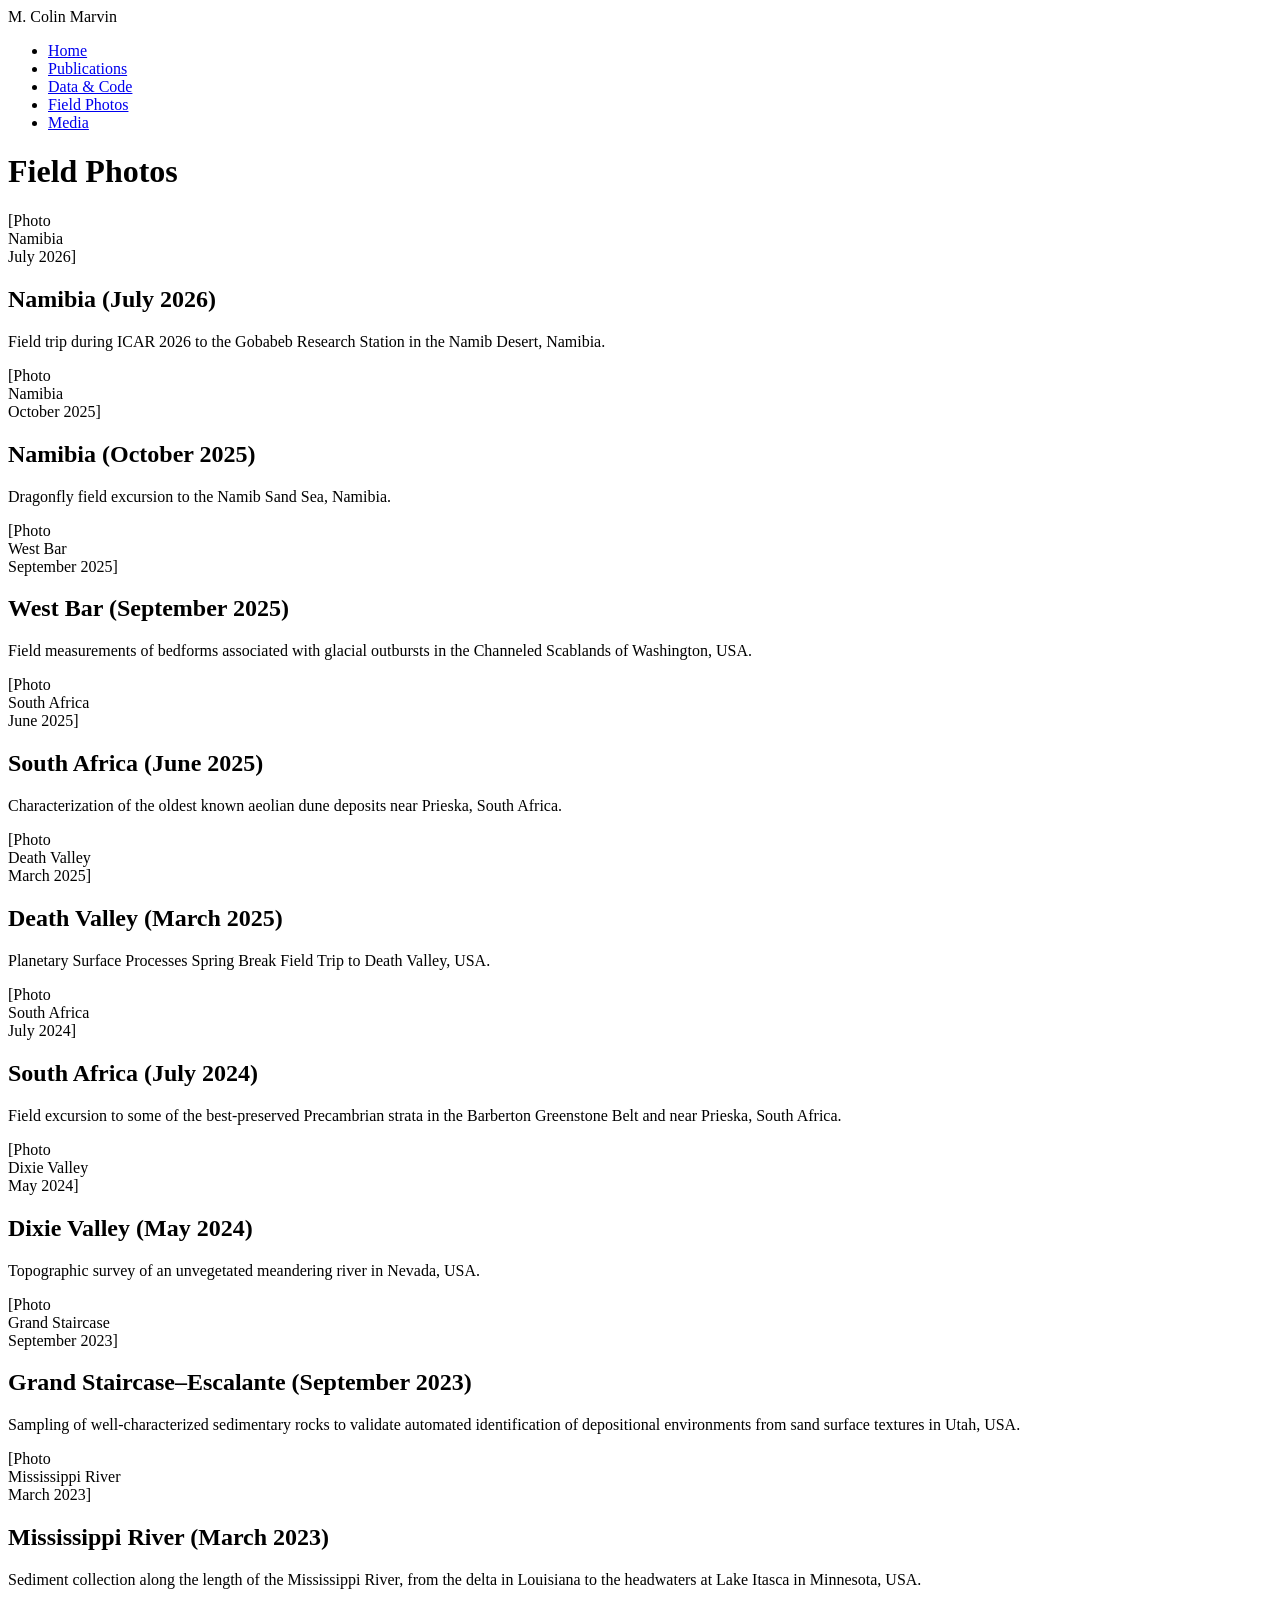
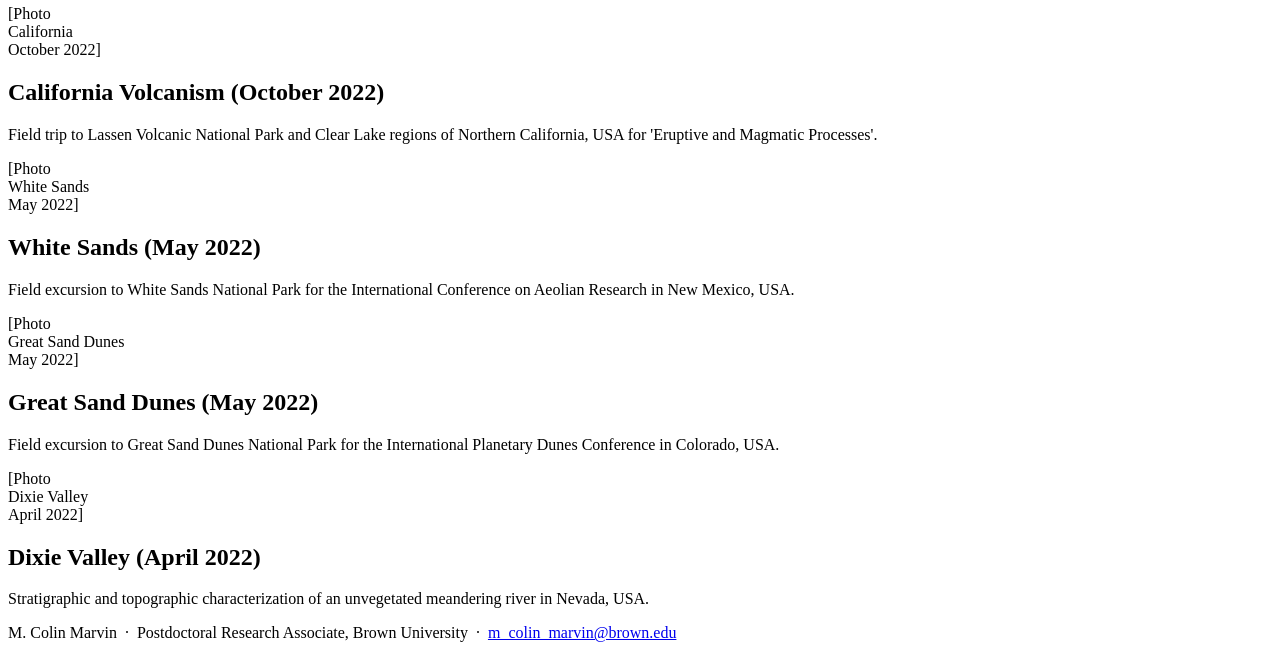
==== field-photos.html @ de33e8e5 "Add files via upload" ====
<!DOCTYPE html>
<html lang="en">
<head>
  <meta charset="UTF-8">
  <meta name="viewport" content="width=device-width, initial-scale=1.0">
  <title>Field Photos — M. Colin Marvin</title>
  <link rel="stylesheet" href="assets/css/style.css">
</head>
<body>

<!-- ── Navigation ─────────────────────────────────── -->
<nav>
  <div class="nav-inner">
    <span class="nav-name">M. Colin Marvin</span>
    <ul class="nav-links">
      <li><a href="index.html">Home</a></li>
      <li><a href="publications.html">Publications</a></li>
      <li><a href="data-code.html">Data &amp; Code</a></li>
      <li><a href="field-photos.html" class="active">Field Photos</a></li>
      <li><a href="media.html">Media</a></li>
    </ul>
  </div>
</nav>

<!-- ── Page Content ───────────────────────────────── -->
<div class="page-wrapper">

  <div class="page-header">
    <h1 class="page-title">Field Photos</h1>
  </div>

  <!-- Each section: image left, text right -->

  <!-- Namibia July 2026 -->
  <div class="field-section">
    <div class="field-img-wrap">
      <!-- PLACEHOLDER: <img src="assets/images/namibia_2026_july_01.jpg" alt="Namibia July 2026"> -->
      <p class="field-img-placeholder">[Photo<br>Namibia<br>July 2026]</p>
    </div>
    <div class="field-text">
      <h2 class="field-header">Namibia (July 2026)</h2>
      <p class="field-desc">Field trip during ICAR 2026 to the Gobabeb Research Station in the Namib Desert, Namibia.</p>
    </div>
  </div>

  <!-- Namibia October 2025 -->
  <div class="field-section">
    <div class="field-img-wrap">
      <!-- PLACEHOLDER: <img src="assets/images/namibia_2025_oct_01.jpg" alt="Namibia October 2025"> -->
      <p class="field-img-placeholder">[Photo<br>Namibia<br>October 2025]</p>
    </div>
    <div class="field-text">
      <h2 class="field-header">Namibia (October 2025)</h2>
      <p class="field-desc">Dragonfly field excursion to the Namib Sand Sea, Namibia.</p>
    </div>
  </div>

  <!-- West Bar September 2025 -->
  <div class="field-section">
    <div class="field-img-wrap">
      <!-- PLACEHOLDER: <img src="assets/images/west_bar_2025_01.jpg" alt="West Bar September 2025"> -->
      <p class="field-img-placeholder">[Photo<br>West Bar<br>September 2025]</p>
    </div>
    <div class="field-text">
      <h2 class="field-header">West Bar (September 2025)</h2>
      <p class="field-desc">Field measurements of bedforms associated with glacial outbursts in the Channeled Scablands of Washington, USA.</p>
    </div>
  </div>

  <!-- South Africa June 2025 -->
  <div class="field-section">
    <div class="field-img-wrap">
      <!-- PLACEHOLDER: <img src="assets/images/south_africa_2025_june_01.jpg" alt="South Africa June 2025"> -->
      <p class="field-img-placeholder">[Photo<br>South Africa<br>June 2025]</p>
    </div>
    <div class="field-text">
      <h2 class="field-header">South Africa (June 2025)</h2>
      <p class="field-desc">Characterization of the oldest known aeolian dune deposits near Prieska, South Africa.</p>
    </div>
  </div>

  <!-- Death Valley March 2025 -->
  <div class="field-section">
    <div class="field-img-wrap">
      <!-- PLACEHOLDER: <img src="assets/images/death_valley_2025_01.jpg" alt="Death Valley March 2025"> -->
      <p class="field-img-placeholder">[Photo<br>Death Valley<br>March 2025]</p>
    </div>
    <div class="field-text">
      <h2 class="field-header">Death Valley (March 2025)</h2>
      <p class="field-desc">Planetary Surface Processes Spring Break Field Trip to Death Valley, USA.</p>
    </div>
  </div>

  <!-- South Africa July 2024 -->
  <div class="field-section">
    <div class="field-img-wrap">
      <!-- PLACEHOLDER: <img src="assets/images/south_africa_2024_july_01.jpg" alt="South Africa July 2024"> -->
      <p class="field-img-placeholder">[Photo<br>South Africa<br>July 2024]</p>
    </div>
    <div class="field-text">
      <h2 class="field-header">South Africa (July 2024)</h2>
      <p class="field-desc">Field excursion to some of the best-preserved Precambrian strata in the Barberton Greenstone Belt and near Prieska, South Africa.</p>
    </div>
  </div>

  <!-- Dixie Valley May 2024 -->
  <div class="field-section">
    <div class="field-img-wrap">
      <!-- PLACEHOLDER: <img src="assets/images/dixie_valley_2024_01.jpg" alt="Dixie Valley May 2024"> -->
      <p class="field-img-placeholder">[Photo<br>Dixie Valley<br>May 2024]</p>
    </div>
    <div class="field-text">
      <h2 class="field-header">Dixie Valley (May 2024)</h2>
      <p class="field-desc">Topographic survey of an unvegetated meandering river in Nevada, USA.</p>
    </div>
  </div>

  <!-- Grand Staircase Escalante September 2023 -->
  <div class="field-section">
    <div class="field-img-wrap">
      <!-- PLACEHOLDER: <img src="assets/images/grand_staircase_2023_01.jpg" alt="Grand Staircase-Escalante September 2023"> -->
      <p class="field-img-placeholder">[Photo<br>Grand Staircase<br>September 2023]</p>
    </div>
    <div class="field-text">
      <h2 class="field-header">Grand Staircase–Escalante (September 2023)</h2>
      <p class="field-desc">Sampling of well-characterized sedimentary rocks to validate automated identification of depositional environments from sand surface textures in Utah, USA.</p>
    </div>
  </div>

  <!-- Mississippi River March 2023 -->
  <div class="field-section">
    <div class="field-img-wrap">
      <!-- PLACEHOLDER: <img src="assets/images/mississippi_2023_01.jpg" alt="Mississippi River March 2023"> -->
      <p class="field-img-placeholder">[Photo<br>Mississippi River<br>March 2023]</p>
    </div>
    <div class="field-text">
      <h2 class="field-header">Mississippi River (March 2023)</h2>
      <p class="field-desc">Sediment collection along the length of the Mississippi River, from the delta in Louisiana to the headwaters at Lake Itasca in Minnesota, USA.</p>
    </div>
  </div>

  <!-- California Volcanism October 2022 -->
  <div class="field-section">
    <div class="field-img-wrap">
      <!-- PLACEHOLDER: <img src="assets/images/california_volcanism_2022_01.jpg" alt="California Volcanism October 2022"> -->
      <p class="field-img-placeholder">[Photo<br>California<br>October 2022]</p>
    </div>
    <div class="field-text">
      <h2 class="field-header">California Volcanism (October 2022)</h2>
      <p class="field-desc">Field trip to Lassen Volcanic National Park and Clear Lake regions of Northern California, USA for 'Eruptive and Magmatic Processes'.</p>
    </div>
  </div>

  <!-- White Sands May 2022 -->
  <div class="field-section">
    <div class="field-img-wrap">
      <!-- PLACEHOLDER: <img src="assets/images/white_sands_2022_01.jpg" alt="White Sands May 2022"> -->
      <p class="field-img-placeholder">[Photo<br>White Sands<br>May 2022]</p>
    </div>
    <div class="field-text">
      <h2 class="field-header">White Sands (May 2022)</h2>
      <p class="field-desc">Field excursion to White Sands National Park for the International Conference on Aeolian Research in New Mexico, USA.</p>
    </div>
  </div>

  <!-- Great Sand Dunes May 2022 -->
  <div class="field-section">
    <div class="field-img-wrap">
      <!-- PLACEHOLDER: <img src="assets/images/great_sand_dunes_2022_01.jpg" alt="Great Sand Dunes May 2022"> -->
      <p class="field-img-placeholder">[Photo<br>Great Sand Dunes<br>May 2022]</p>
    </div>
    <div class="field-text">
      <h2 class="field-header">Great Sand Dunes (May 2022)</h2>
      <p class="field-desc">Field excursion to Great Sand Dunes National Park for the International Planetary Dunes Conference in Colorado, USA.</p>
    </div>
  </div>

  <!-- Dixie Valley April 2022 -->
  <div class="field-section">
    <div class="field-img-wrap">
      <!-- PLACEHOLDER: <img src="assets/images/dixie_valley_2022_01.jpg" alt="Dixie Valley April 2022"> -->
      <p class="field-img-placeholder">[Photo<br>Dixie Valley<br>April 2022]</p>
    </div>
    <div class="field-text">
      <h2 class="field-header">Dixie Valley (April 2022)</h2>
      <p class="field-desc">Stratigraphic and topographic characterization of an unvegetated meandering river in Nevada, USA.</p>
    </div>
  </div>

</div><!-- /.page-wrapper -->

<footer>
  <p>M. Colin Marvin &nbsp;·&nbsp; Postdoctoral Research Associate, Brown University &nbsp;·&nbsp;
    <a href="mailto:m_colin_marvin@brown.edu">m_colin_marvin@brown.edu</a>
  </p>
</footer>

</body>
</html>
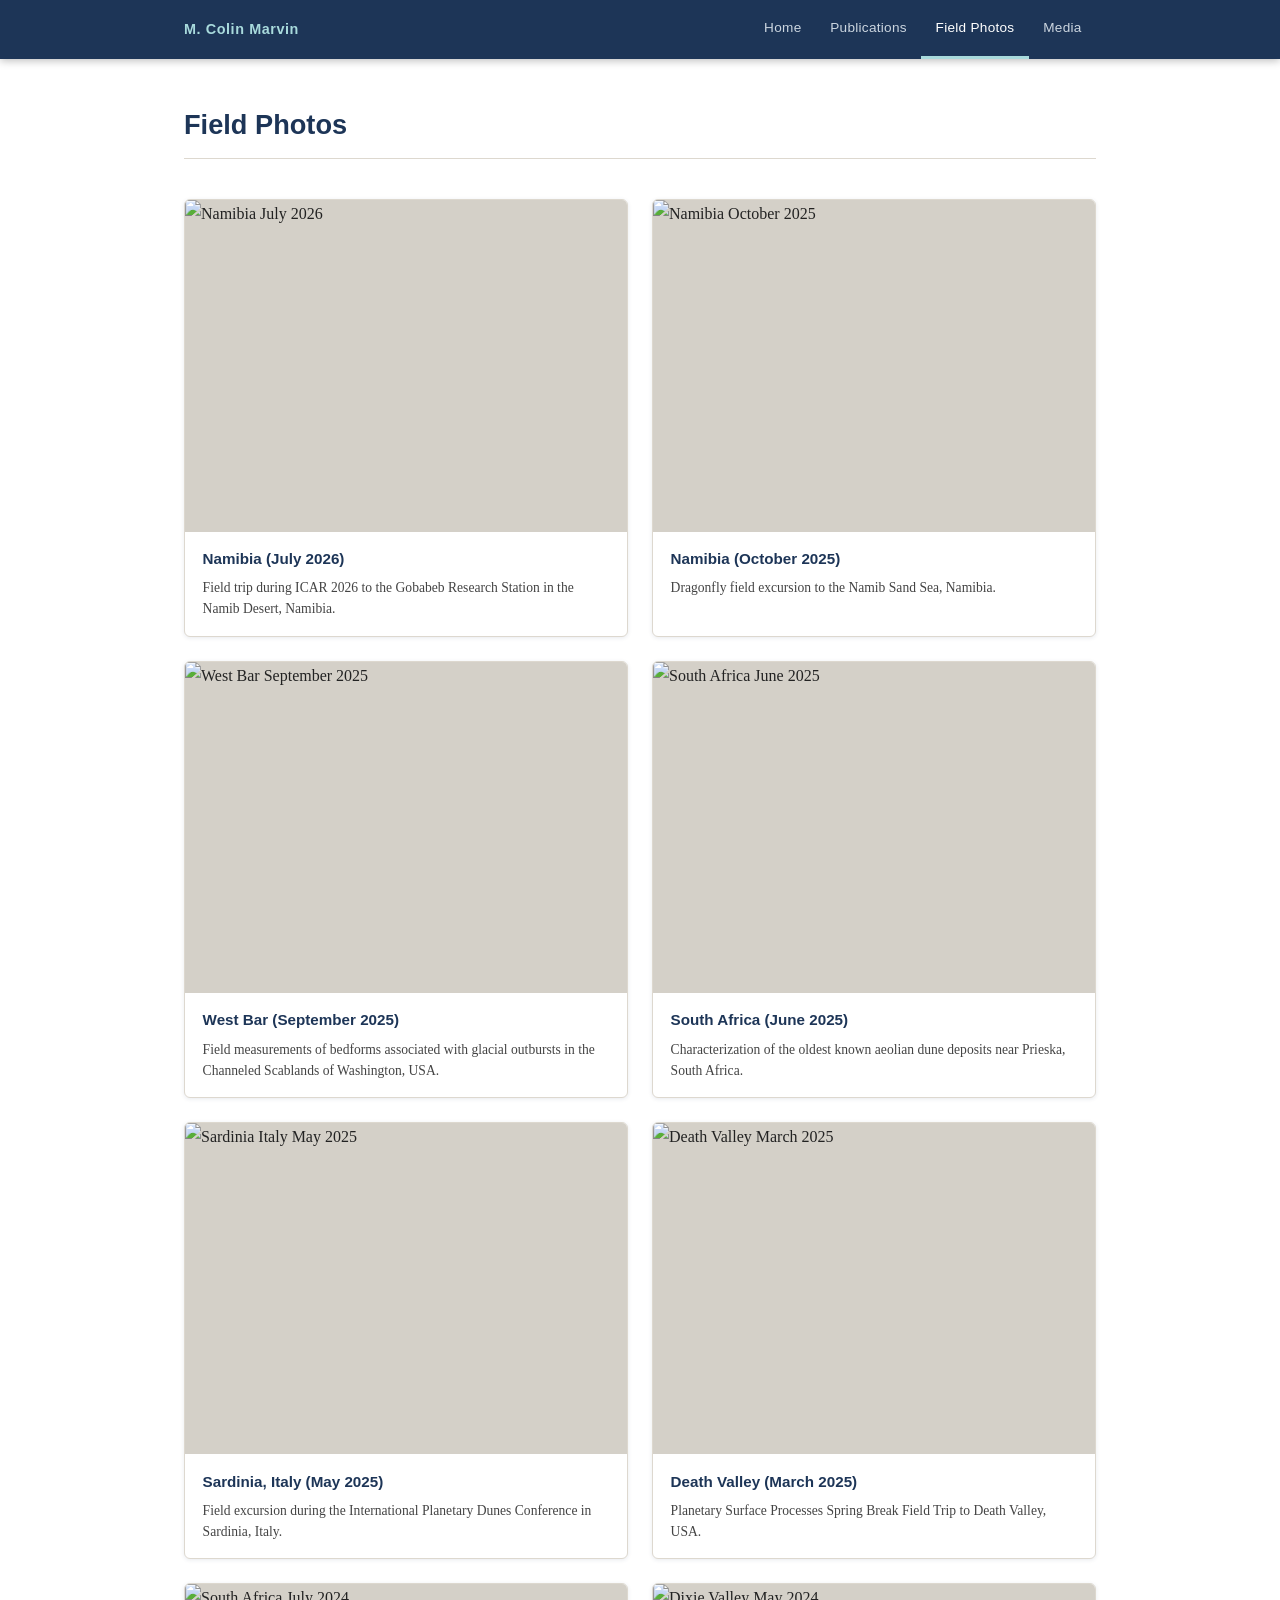
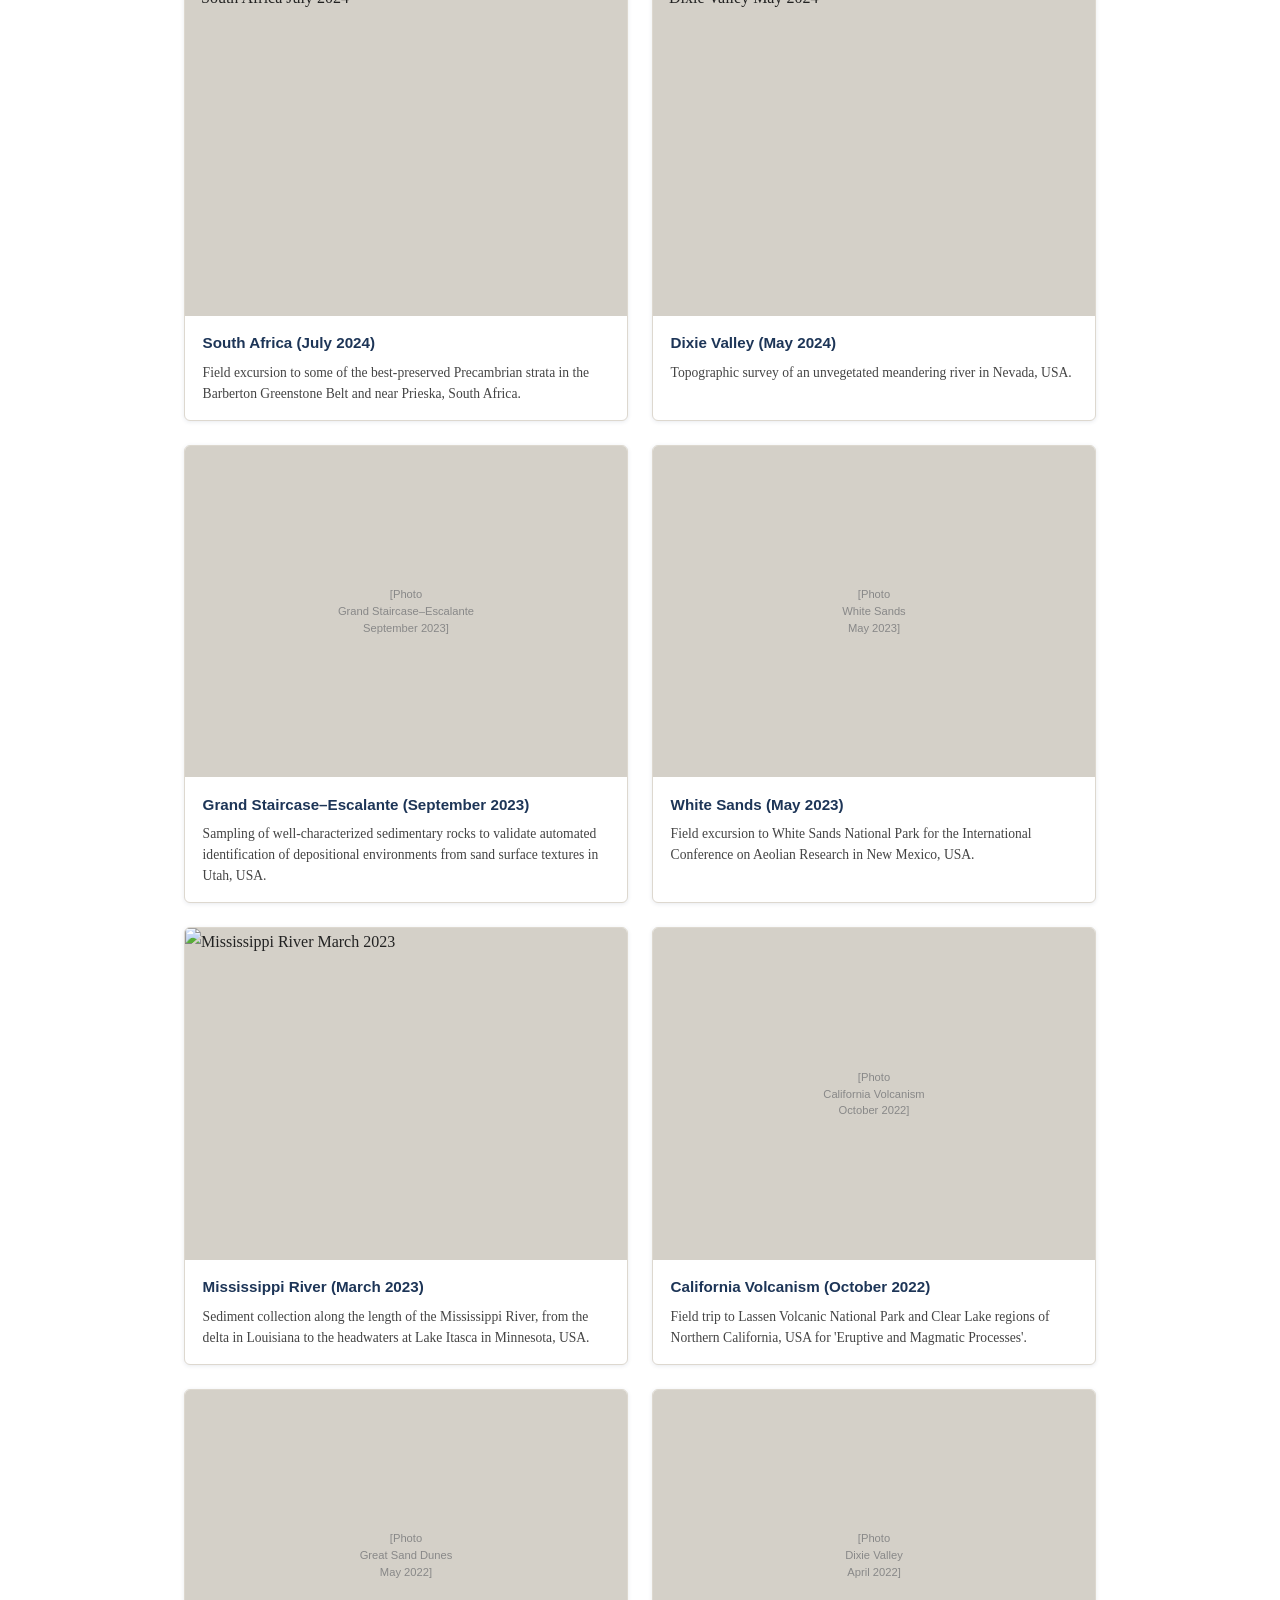
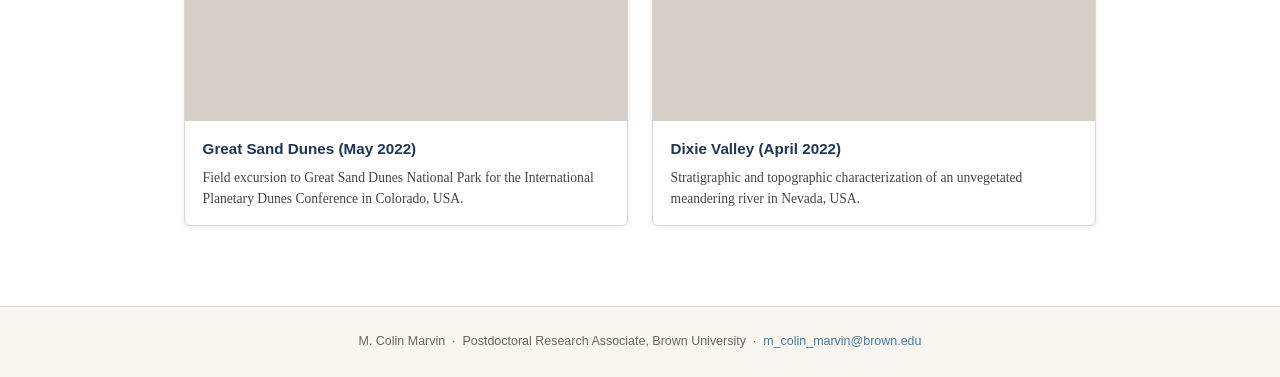
==== commit 44954b42: "Add files via upload" ====
--- a/field-photos.html
+++ b/field-photos.html
@@ -4,7 +4,7 @@
   <meta charset="UTF-8">
   <meta name="viewport" content="width=device-width, initial-scale=1.0">
   <title>Field Photos — M. Colin Marvin</title>
-  <link rel="stylesheet" href="assets/css/style.css">
+  <link rel="stylesheet" href="style.css">
 </head>
 <body>
 
@@ -15,7 +15,6 @@
     <ul class="nav-links">
       <li><a href="index.html">Home</a></li>
       <li><a href="publications.html">Publications</a></li>
-      <li><a href="data-code.html">Data &amp; Code</a></li>
       <li><a href="field-photos.html" class="active">Field Photos</a></li>
       <li><a href="media.html">Media</a></li>
     </ul>
@@ -29,163 +28,163 @@
     <h1 class="page-title">Field Photos</h1>
   </div>
 
-  <!-- Each section: image left, text right -->
+  <div class="field-grid">
 
-  <!-- Namibia July 2026 -->
-  <div class="field-section">
-    <div class="field-img-wrap">
-      <!-- PLACEHOLDER: <img src="assets/images/namibia_2026_july_01.jpg" alt="Namibia July 2026"> -->
-      <p class="field-img-placeholder">[Photo<br>Namibia<br>July 2026]</p>
+    <!-- Namibia July 2026 -->
+    <div class="field-card">
+      <div class="field-card-img">
+        <img src="images/2026_07_namib.jpeg" alt="Namibia July 2026">
+      </div>
+      <div class="field-card-body">
+        <p class="field-card-title">Namibia (July 2026)</p>
+        <p class="field-card-desc">Field trip during ICAR 2026 to the Gobabeb Research Station in the Namib Desert, Namibia.</p>
+      </div>
     </div>
-    <div class="field-text">
-      <h2 class="field-header">Namibia (July 2026)</h2>
-      <p class="field-desc">Field trip during ICAR 2026 to the Gobabeb Research Station in the Namib Desert, Namibia.</p>
+
+    <!-- Namibia October 2025 -->
+    <div class="field-card">
+      <div class="field-card-img">
+        <img src="images/2025_10_namib.jpeg" alt="Namibia October 2025">
+      </div>
+      <div class="field-card-body">
+        <p class="field-card-title">Namibia (October 2025)</p>
+        <p class="field-card-desc">Dragonfly field excursion to the Namib Sand Sea, Namibia.</p>
+      </div>
     </div>
-  </div>
 
-  <!-- Namibia October 2025 -->
-  <div class="field-section">
-    <div class="field-img-wrap">
-      <!-- PLACEHOLDER: <img src="assets/images/namibia_2025_oct_01.jpg" alt="Namibia October 2025"> -->
-      <p class="field-img-placeholder">[Photo<br>Namibia<br>October 2025]</p>
+    <!-- West Bar September 2025 -->
+    <div class="field-card">
+      <div class="field-card-img">
+        <img src="images/2025_09_west_bar.jpeg" alt="West Bar September 2025">
+      </div>
+      <div class="field-card-body">
+        <p class="field-card-title">West Bar (September 2025)</p>
+        <p class="field-card-desc">Field measurements of bedforms associated with glacial outbursts in the Channeled Scablands of Washington, USA.</p>
+      </div>
     </div>
-    <div class="field-text">
-      <h2 class="field-header">Namibia (October 2025)</h2>
-      <p class="field-desc">Dragonfly field excursion to the Namib Sand Sea, Namibia.</p>
+
+    <!-- South Africa June 2025 -->
+    <div class="field-card">
+      <div class="field-card-img">
+        <img src="images/2025_06_south_africa.jpeg" alt="South Africa June 2025">
+      </div>
+      <div class="field-card-body">
+        <p class="field-card-title">South Africa (June 2025)</p>
+        <p class="field-card-desc">Characterization of the oldest known aeolian dune deposits near Prieska, South Africa.</p>
+      </div>
     </div>
-  </div>
 
-  <!-- West Bar September 2025 -->
-  <div class="field-section">
-    <div class="field-img-wrap">
-      <!-- PLACEHOLDER: <img src="assets/images/west_bar_2025_01.jpg" alt="West Bar September 2025"> -->
-      <p class="field-img-placeholder">[Photo<br>West Bar<br>September 2025]</p>
+    <!-- Sardinia, Italy May 2025 -->
+    <div class="field-card">
+      <div class="field-card-img">
+        <img src="images/2025_05_italy.jpeg" alt="Sardinia Italy May 2025">
+      </div>
+      <div class="field-card-body">
+        <p class="field-card-title">Sardinia, Italy (May 2025)</p>
+        <p class="field-card-desc">Field excursion during the International Planetary Dunes Conference in Sardinia, Italy.</p>
+      </div>
     </div>
-    <div class="field-text">
-      <h2 class="field-header">West Bar (September 2025)</h2>
-      <p class="field-desc">Field measurements of bedforms associated with glacial outbursts in the Channeled Scablands of Washington, USA.</p>
+
+    <!-- Death Valley March 2025 -->
+    <div class="field-card">
+      <div class="field-card-img">
+        <img src="images/2025_03_death_valley.jpeg" alt="Death Valley March 2025">
+      </div>
+      <div class="field-card-body">
+        <p class="field-card-title">Death Valley (March 2025)</p>
+        <p class="field-card-desc">Planetary Surface Processes Spring Break Field Trip to Death Valley, USA.</p>
+      </div>
     </div>
-  </div>
 
-  <!-- South Africa June 2025 -->
-  <div class="field-section">
-    <div class="field-img-wrap">
-      <!-- PLACEHOLDER: <img src="assets/images/south_africa_2025_june_01.jpg" alt="South Africa June 2025"> -->
-      <p class="field-img-placeholder">[Photo<br>South Africa<br>June 2025]</p>
+    <!-- South Africa July 2024 -->
+    <div class="field-card">
+      <div class="field-card-img">
+        <img src="images/2024_07_south_africa.jpeg" alt="South Africa July 2024">
+      </div>
+      <div class="field-card-body">
+        <p class="field-card-title">South Africa (July 2024)</p>
+        <p class="field-card-desc">Field excursion to some of the best-preserved Precambrian strata in the Barberton Greenstone Belt and near Prieska, South Africa.</p>
+      </div>
     </div>
-    <div class="field-text">
-      <h2 class="field-header">South Africa (June 2025)</h2>
-      <p class="field-desc">Characterization of the oldest known aeolian dune deposits near Prieska, South Africa.</p>
+
+    <!-- Dixie Valley May 2024 -->
+    <div class="field-card">
+      <div class="field-card-img">
+        <img src="images/2024_04_dixie_valley.jpeg" alt="Dixie Valley May 2024">
+      </div>
+      <div class="field-card-body">
+        <p class="field-card-title">Dixie Valley (May 2024)</p>
+        <p class="field-card-desc">Topographic survey of an unvegetated meandering river in Nevada, USA.</p>
+      </div>
     </div>
-  </div>
 
-  <!-- Death Valley March 2025 -->
-  <div class="field-section">
-    <div class="field-img-wrap">
-      <!-- PLACEHOLDER: <img src="assets/images/death_valley_2025_01.jpg" alt="Death Valley March 2025"> -->
-      <p class="field-img-placeholder">[Photo<br>Death Valley<br>March 2025]</p>
+    <!-- Grand Staircase–Escalante September 2023 -->
+    <div class="field-card">
+      <div class="field-card-img">
+        <p class="field-img-placeholder">[Photo<br>Grand Staircase–Escalante<br>September 2023]</p>
+      </div>
+      <div class="field-card-body">
+        <p class="field-card-title">Grand Staircase–Escalante (September 2023)</p>
+        <p class="field-card-desc">Sampling of well-characterized sedimentary rocks to validate automated identification of depositional environments from sand surface textures in Utah, USA.</p>
+      </div>
     </div>
-    <div class="field-text">
-      <h2 class="field-header">Death Valley (March 2025)</h2>
-      <p class="field-desc">Planetary Surface Processes Spring Break Field Trip to Death Valley, USA.</p>
+
+    <!-- White Sands May 2023 -->
+    <div class="field-card">
+      <div class="field-card-img">
+        <p class="field-img-placeholder">[Photo<br>White Sands<br>May 2023]</p>
+      </div>
+      <div class="field-card-body">
+        <p class="field-card-title">White Sands (May 2023)</p>
+        <p class="field-card-desc">Field excursion to White Sands National Park for the International Conference on Aeolian Research in New Mexico, USA.</p>
+      </div>
     </div>
-  </div>
 
-  <!-- South Africa July 2024 -->
-  <div class="field-section">
-    <div class="field-img-wrap">
-      <!-- PLACEHOLDER: <img src="assets/images/south_africa_2024_july_01.jpg" alt="South Africa July 2024"> -->
-      <p class="field-img-placeholder">[Photo<br>South Africa<br>July 2024]</p>
+    <!-- Mississippi River March 2023 -->
+    <div class="field-card">
+      <div class="field-card-img">
+        <img src="images/2024_03_mississippi_river.jpeg" alt="Mississippi River March 2023">
+      </div>
+      <div class="field-card-body">
+        <p class="field-card-title">Mississippi River (March 2023)</p>
+        <p class="field-card-desc">Sediment collection along the length of the Mississippi River, from the delta in Louisiana to the headwaters at Lake Itasca in Minnesota, USA.</p>
+      </div>
     </div>
-    <div class="field-text">
-      <h2 class="field-header">South Africa (July 2024)</h2>
-      <p class="field-desc">Field excursion to some of the best-preserved Precambrian strata in the Barberton Greenstone Belt and near Prieska, South Africa.</p>
+
+    <!-- California Volcanism October 2022 -->
+    <div class="field-card">
+      <div class="field-card-img">
+        <p class="field-img-placeholder">[Photo<br>California Volcanism<br>October 2022]</p>
+      </div>
+      <div class="field-card-body">
+        <p class="field-card-title">California Volcanism (October 2022)</p>
+        <p class="field-card-desc">Field trip to Lassen Volcanic National Park and Clear Lake regions of Northern California, USA for 'Eruptive and Magmatic Processes'.</p>
+      </div>
     </div>
-  </div>
 
-  <!-- Dixie Valley May 2024 -->
-  <div class="field-section">
-    <div class="field-img-wrap">
-      <!-- PLACEHOLDER: <img src="assets/images/dixie_valley_2024_01.jpg" alt="Dixie Valley May 2024"> -->
-      <p class="field-img-placeholder">[Photo<br>Dixie Valley<br>May 2024]</p>
+    <!-- Great Sand Dunes May 2022 -->
+    <div class="field-card">
+      <div class="field-card-img">
+        <p class="field-img-placeholder">[Photo<br>Great Sand Dunes<br>May 2022]</p>
+      </div>
+      <div class="field-card-body">
+        <p class="field-card-title">Great Sand Dunes (May 2022)</p>
+        <p class="field-card-desc">Field excursion to Great Sand Dunes National Park for the International Planetary Dunes Conference in Colorado, USA.</p>
+      </div>
     </div>
-    <div class="field-text">
-      <h2 class="field-header">Dixie Valley (May 2024)</h2>
-      <p class="field-desc">Topographic survey of an unvegetated meandering river in Nevada, USA.</p>
+
+    <!-- Dixie Valley April 2022 -->
+    <div class="field-card">
+      <div class="field-card-img">
+        <p class="field-img-placeholder">[Photo<br>Dixie Valley<br>April 2022]</p>
+      </div>
+      <div class="field-card-body">
+        <p class="field-card-title">Dixie Valley (April 2022)</p>
+        <p class="field-card-desc">Stratigraphic and topographic characterization of an unvegetated meandering river in Nevada, USA.</p>
+      </div>
     </div>
-  </div>
 
-  <!-- Grand Staircase Escalante September 2023 -->
-  <div class="field-section">
-    <div class="field-img-wrap">
-      <!-- PLACEHOLDER: <img src="assets/images/grand_staircase_2023_01.jpg" alt="Grand Staircase-Escalante September 2023"> -->
-      <p class="field-img-placeholder">[Photo<br>Grand Staircase<br>September 2023]</p>
-    </div>
-    <div class="field-text">
-      <h2 class="field-header">Grand Staircase–Escalante (September 2023)</h2>
-      <p class="field-desc">Sampling of well-characterized sedimentary rocks to validate automated identification of depositional environments from sand surface textures in Utah, USA.</p>
-    </div>
-  </div>
-
-  <!-- Mississippi River March 2023 -->
-  <div class="field-section">
-    <div class="field-img-wrap">
-      <!-- PLACEHOLDER: <img src="assets/images/mississippi_2023_01.jpg" alt="Mississippi River March 2023"> -->
-      <p class="field-img-placeholder">[Photo<br>Mississippi River<br>March 2023]</p>
-    </div>
-    <div class="field-text">
-      <h2 class="field-header">Mississippi River (March 2023)</h2>
-      <p class="field-desc">Sediment collection along the length of the Mississippi River, from the delta in Louisiana to the headwaters at Lake Itasca in Minnesota, USA.</p>
-    </div>
-  </div>
-
-  <!-- California Volcanism October 2022 -->
-  <div class="field-section">
-    <div class="field-img-wrap">
-      <!-- PLACEHOLDER: <img src="assets/images/california_volcanism_2022_01.jpg" alt="California Volcanism October 2022"> -->
-      <p class="field-img-placeholder">[Photo<br>California<br>October 2022]</p>
-    </div>
-    <div class="field-text">
-      <h2 class="field-header">California Volcanism (October 2022)</h2>
-      <p class="field-desc">Field trip to Lassen Volcanic National Park and Clear Lake regions of Northern California, USA for 'Eruptive and Magmatic Processes'.</p>
-    </div>
-  </div>
-
-  <!-- White Sands May 2022 -->
-  <div class="field-section">
-    <div class="field-img-wrap">
-      <!-- PLACEHOLDER: <img src="assets/images/white_sands_2022_01.jpg" alt="White Sands May 2022"> -->
-      <p class="field-img-placeholder">[Photo<br>White Sands<br>May 2022]</p>
-    </div>
-    <div class="field-text">
-      <h2 class="field-header">White Sands (May 2022)</h2>
-      <p class="field-desc">Field excursion to White Sands National Park for the International Conference on Aeolian Research in New Mexico, USA.</p>
-    </div>
-  </div>
-
-  <!-- Great Sand Dunes May 2022 -->
-  <div class="field-section">
-    <div class="field-img-wrap">
-      <!-- PLACEHOLDER: <img src="assets/images/great_sand_dunes_2022_01.jpg" alt="Great Sand Dunes May 2022"> -->
-      <p class="field-img-placeholder">[Photo<br>Great Sand Dunes<br>May 2022]</p>
-    </div>
-    <div class="field-text">
-      <h2 class="field-header">Great Sand Dunes (May 2022)</h2>
-      <p class="field-desc">Field excursion to Great Sand Dunes National Park for the International Planetary Dunes Conference in Colorado, USA.</p>
-    </div>
-  </div>
-
-  <!-- Dixie Valley April 2022 -->
-  <div class="field-section">
-    <div class="field-img-wrap">
-      <!-- PLACEHOLDER: <img src="assets/images/dixie_valley_2022_01.jpg" alt="Dixie Valley April 2022"> -->
-      <p class="field-img-placeholder">[Photo<br>Dixie Valley<br>April 2022]</p>
-    </div>
-    <div class="field-text">
-      <h2 class="field-header">Dixie Valley (April 2022)</h2>
-      <p class="field-desc">Stratigraphic and topographic characterization of an unvegetated meandering river in Nevada, USA.</p>
-    </div>
-  </div>
+  </div><!-- /.field-grid -->
 
 </div><!-- /.page-wrapper -->
 
--- a/style.css
+++ b/style.css
@@ -0,0 +1,461 @@
+/* =====================================================
+   M. Colin Marvin — Academic Website
+   style.css  (v2)
+   ===================================================== */
+
+/* ── CSS Variables ─────────────────────────────────── */
+:root {
+  --navy:       #1d3557;
+  --blue:       #457b9d;
+  --light-blue: #a8dadc;
+  --cream:      #f8f6f1;
+  --white:      #ffffff;
+  --text:       #222222;
+  --text-mid:   #444444;
+  --text-light: #666666;
+  --border:     #ddd8cf;
+  --shadow:     rgba(29, 53, 87, 0.10);
+  --max-width:  960px;
+}
+
+/* ── Reset & Base ──────────────────────────────────── */
+*, *::before, *::after { box-sizing: border-box; margin: 0; padding: 0; }
+html { scroll-behavior: smooth; }
+
+body {
+  font-family: Georgia, 'Times New Roman', serif;
+  font-size: 16px;
+  line-height: 1.75;
+  color: var(--text);
+  background: var(--white);
+}
+
+a { color: var(--blue); text-decoration: none; }
+a:hover { color: var(--navy); text-decoration: underline; }
+img { max-width: 100%; display: block; }
+p { margin-bottom: 1em; }
+p:last-child { margin-bottom: 0; }
+
+h1, h2, h3, h4 {
+  font-family: -apple-system, BlinkMacSystemFont, 'Segoe UI', Arial, sans-serif;
+  color: var(--navy);
+  line-height: 1.3;
+}
+
+/* ── Navigation ────────────────────────────────────── */
+nav {
+  background: var(--navy);
+  position: sticky;
+  top: 0;
+  z-index: 100;
+  box-shadow: 0 2px 8px rgba(0, 0, 0, 0.25);
+}
+
+.nav-inner {
+  max-width: var(--max-width);
+  margin: 0 auto;
+  padding: 0 1.5rem;
+  display: flex;
+  align-items: center;
+  justify-content: space-between;
+}
+
+.nav-name {
+  font-family: -apple-system, BlinkMacSystemFont, 'Segoe UI', Arial, sans-serif;
+  font-size: 0.9rem;
+  font-weight: 600;
+  color: var(--light-blue);
+  letter-spacing: 0.04em;
+  padding: 1rem 0;
+  white-space: nowrap;
+  flex-shrink: 0;
+}
+
+.nav-links {
+  list-style: none;
+  display: flex;
+  gap: 0;
+}
+
+.nav-links a {
+  display: block;
+  padding: 1rem 0.9rem;
+  color: #ccd6e0;
+  font-family: -apple-system, BlinkMacSystemFont, 'Segoe UI', Arial, sans-serif;
+  font-size: 0.85rem;
+  font-weight: 500;
+  letter-spacing: 0.02em;
+  text-decoration: none;
+  border-bottom: 3px solid transparent;
+  transition: color 0.15s, border-color 0.15s;
+}
+
+.nav-links a:hover,
+.nav-links a.active {
+  color: var(--white);
+  border-bottom-color: var(--light-blue);
+}
+
+/* ── Page wrapper ──────────────────────────────────── */
+.page-wrapper {
+  max-width: var(--max-width);
+  margin: 0 auto;
+  padding: 3rem 1.5rem 5rem;
+}
+
+/* ══════════════════════════════════════════════════════
+   HOME PAGE
+   ══════════════════════════════════════════════════════ */
+
+/* Profile header: circle photo left, info right */
+.profile-header {
+  display: flex;
+  align-items: center;
+  gap: 2.5rem;
+  padding-bottom: 2.5rem;
+  border-bottom: 1px solid var(--border);
+  margin-bottom: 2.5rem;
+}
+
+.headshot-circle {
+  width: 160px;
+  height: 160px;
+  min-width: 160px;
+  border-radius: 50%;
+  object-fit: cover;
+  object-position: center top;
+  box-shadow: 0 3px 16px var(--shadow);
+  border: 3px solid var(--border);
+}
+
+.profile-info {
+  display: flex;
+  flex-direction: column;
+  gap: 0.2rem;
+}
+
+.profile-name-large {
+  font-size: 2.1rem;
+  font-weight: 700;
+  color: var(--navy);
+  font-family: -apple-system, BlinkMacSystemFont, 'Segoe UI', Arial, sans-serif;
+  line-height: 1.15;
+}
+
+.profile-position {
+  font-family: -apple-system, BlinkMacSystemFont, 'Segoe UI', Arial, sans-serif;
+  font-size: 0.9rem;
+  color: var(--text-light);
+  margin-top: 0.1rem;
+}
+
+.profile-email {
+  font-family: -apple-system, BlinkMacSystemFont, 'Segoe UI', Arial, sans-serif;
+  font-size: 0.88rem;
+  margin-top: 0.15rem;
+}
+
+/* Social / link icons row */
+.social-links {
+  display: flex;
+  align-items: center;
+  flex-wrap: wrap;
+  gap: 0.55rem;
+  margin-top: 0.65rem;
+}
+
+.social-links a {
+  display: flex;
+  align-items: center;
+  text-decoration: none;
+  transition: opacity 0.18s, transform 0.18s;
+}
+
+.social-links a:hover {
+  opacity: 0.72;
+  transform: translateY(-1px);
+  text-decoration: none;
+}
+
+/* Logo image icons */
+.social-logo {
+  width: 30px;
+  height: 30px;
+  object-fit: contain;
+  border-radius: 5px;
+}
+
+/* CV text pill */
+.social-cv {
+  font-family: -apple-system, BlinkMacSystemFont, 'Segoe UI', Arial, sans-serif;
+  font-size: 0.75rem;
+  font-weight: 700;
+  color: var(--navy);
+  border: 1.5px solid var(--navy);
+  border-radius: 4px;
+  padding: 0.22rem 0.6rem;
+  letter-spacing: 0.04em;
+  transition: background 0.18s, color 0.18s;
+}
+
+.social-links a:hover .social-cv {
+  background: var(--navy);
+  color: var(--white);
+  opacity: 1;
+}
+
+/* Bio paragraph */
+.home-bio {
+  font-size: 1rem;
+  line-height: 1.8;
+  color: var(--text-mid);
+  margin-bottom: 2.25rem;
+}
+
+/* Research theme blocks (no section header) */
+.theme-block {
+  margin-bottom: 2rem;
+  padding-bottom: 2rem;
+  border-bottom: 1px solid var(--border);
+}
+
+.theme-block:last-child {
+  border-bottom: none;
+  margin-bottom: 0;
+  padding-bottom: 0;
+}
+
+.theme-title {
+  font-size: 1rem;
+  font-weight: 700;
+  color: var(--navy);
+  font-family: -apple-system, BlinkMacSystemFont, 'Segoe UI', Arial, sans-serif;
+  margin-bottom: 0.5rem;
+}
+
+.theme-text {
+  font-size: 0.95rem;
+  color: var(--text-mid);
+  line-height: 1.78;
+  margin: 0;
+}
+
+/* ══════════════════════════════════════════════════════
+   PUBLICATIONS PAGE
+   ══════════════════════════════════════════════════════ */
+
+.pub-section-title {
+  font-size: 1.2rem;
+  font-weight: 700;
+  font-family: -apple-system, BlinkMacSystemFont, 'Segoe UI', Arial, sans-serif;
+  color: var(--navy);
+  padding-bottom: 0.5rem;
+  border-bottom: 2px solid var(--blue);
+  margin-bottom: 1.5rem;
+}
+
+.pub-list {
+  list-style: none;
+  display: flex;
+  flex-direction: column;
+  gap: 0.9rem;
+  margin-bottom: 3rem;
+}
+
+.pub-item {
+  display: flex;
+  gap: 0.85rem;
+  align-items: flex-start;
+  padding: 0.9rem 1rem;
+  border-radius: 4px;
+  background: var(--cream);
+  border-left: 3px solid var(--light-blue);
+  transition: border-color 0.18s;
+}
+
+.pub-item:hover { border-left-color: var(--blue); }
+
+.pub-num {
+  font-family: -apple-system, BlinkMacSystemFont, 'Segoe UI', Arial, sans-serif;
+  font-size: 0.8rem;
+  font-weight: 700;
+  color: var(--blue);
+  white-space: nowrap;
+  padding-top: 0.1rem;
+  min-width: 2.1rem;
+}
+
+.pub-text {
+  font-size: 0.92rem;
+  line-height: 1.65;
+  color: var(--text-mid);
+  margin: 0;
+}
+
+.pub-text .pub-author-me { font-weight: 700; color: var(--text); }
+.pub-text .pub-journal { font-style: italic; }
+.pub-text a {
+  font-family: -apple-system, BlinkMacSystemFont, 'Segoe UI', Arial, sans-serif;
+  font-size: 0.78rem;
+  color: var(--blue);
+}
+
+/* ══════════════════════════════════════════════════════
+   FIELD PHOTOS PAGE — 2-column card grid
+   ══════════════════════════════════════════════════════ */
+
+.field-grid {
+  display: grid;
+  grid-template-columns: repeat(2, 1fr);
+  gap: 1.5rem;
+}
+
+.field-card {
+  border: 1px solid var(--border);
+  border-radius: 6px;
+  overflow: hidden;
+  background: var(--white);
+  box-shadow: 0 1px 4px var(--shadow);
+  transition: box-shadow 0.2s, transform 0.2s;
+}
+
+.field-card:hover {
+  box-shadow: 0 6px 20px var(--shadow);
+  transform: translateY(-2px);
+}
+
+.field-card-img {
+  width: 100%;
+  aspect-ratio: 4 / 3;
+  background: #d4d0c8;
+  overflow: hidden;
+  display: flex;
+  align-items: center;
+  justify-content: center;
+}
+
+.field-card-img img {
+  width: 100%;
+  height: 100%;
+  object-fit: cover;
+  display: block;
+}
+
+.field-img-placeholder {
+  font-size: 0.7rem;
+  color: #888;
+  font-family: sans-serif;
+  text-align: center;
+  line-height: 1.5;
+}
+
+.field-card-body {
+  padding: 0.9rem 1.1rem 1rem;
+}
+
+.field-card-title {
+  font-family: -apple-system, BlinkMacSystemFont, 'Segoe UI', Arial, sans-serif;
+  font-size: 0.95rem;
+  font-weight: 700;
+  color: var(--navy);
+  margin-bottom: 0.3rem;
+}
+
+.field-card-desc {
+  font-size: 0.85rem;
+  color: var(--text-mid);
+  line-height: 1.55;
+  margin: 0;
+}
+
+/* ══════════════════════════════════════════════════════
+   MEDIA PAGE
+   ══════════════════════════════════════════════════════ */
+
+.media-list {
+  list-style: none;
+  display: flex;
+  flex-direction: column;
+  gap: 0.9rem;
+}
+
+.media-item {
+  display: flex;
+  gap: 1rem;
+  padding: 0.9rem 1.1rem;
+  background: var(--cream);
+  border-left: 3px solid var(--light-blue);
+  border-radius: 0 4px 4px 0;
+}
+
+.media-year {
+  font-family: -apple-system, BlinkMacSystemFont, 'Segoe UI', Arial, sans-serif;
+  font-size: 0.8rem;
+  font-weight: 700;
+  color: var(--blue);
+  white-space: nowrap;
+  min-width: 2.4rem;
+  padding-top: 0.1rem;
+}
+
+.media-text {
+  font-size: 0.92rem;
+  line-height: 1.6;
+  color: var(--text-mid);
+  margin: 0;
+}
+
+/* ══════════════════════════════════════════════════════
+   SHARED — page header, footer
+   ══════════════════════════════════════════════════════ */
+
+.page-header {
+  margin-bottom: 2.5rem;
+  padding-bottom: 1rem;
+  border-bottom: 1px solid var(--border);
+}
+
+.page-title {
+  font-size: 1.7rem;
+  font-weight: 700;
+  color: var(--navy);
+  font-family: -apple-system, BlinkMacSystemFont, 'Segoe UI', Arial, sans-serif;
+}
+
+footer {
+  background: var(--cream);
+  border-top: 1px solid var(--border);
+  text-align: center;
+  padding: 1.5rem;
+  font-family: -apple-system, BlinkMacSystemFont, 'Segoe UI', Arial, sans-serif;
+  font-size: 0.78rem;
+  color: var(--text-light);
+}
+
+footer a { color: var(--blue); }
+
+/* ══════════════════════════════════════════════════════
+   RESPONSIVE
+   ══════════════════════════════════════════════════════ */
+
+@media (max-width: 680px) {
+  .profile-header {
+    flex-direction: column;
+    align-items: flex-start;
+    gap: 1.25rem;
+  }
+
+  .headshot-circle { width: 120px; height: 120px; min-width: 120px; }
+
+  .profile-name-large { font-size: 1.6rem; }
+
+  .field-grid { grid-template-columns: 1fr; }
+
+  .nav-inner { flex-wrap: wrap; padding: 0.4rem 1rem; }
+  .nav-name { padding: 0.5rem 0; }
+  .nav-links a { padding: 0.5rem 0.6rem; font-size: 0.8rem; }
+}
+
+@media (max-width: 420px) {
+  .page-wrapper { padding: 1.75rem 1rem 4rem; }
+}
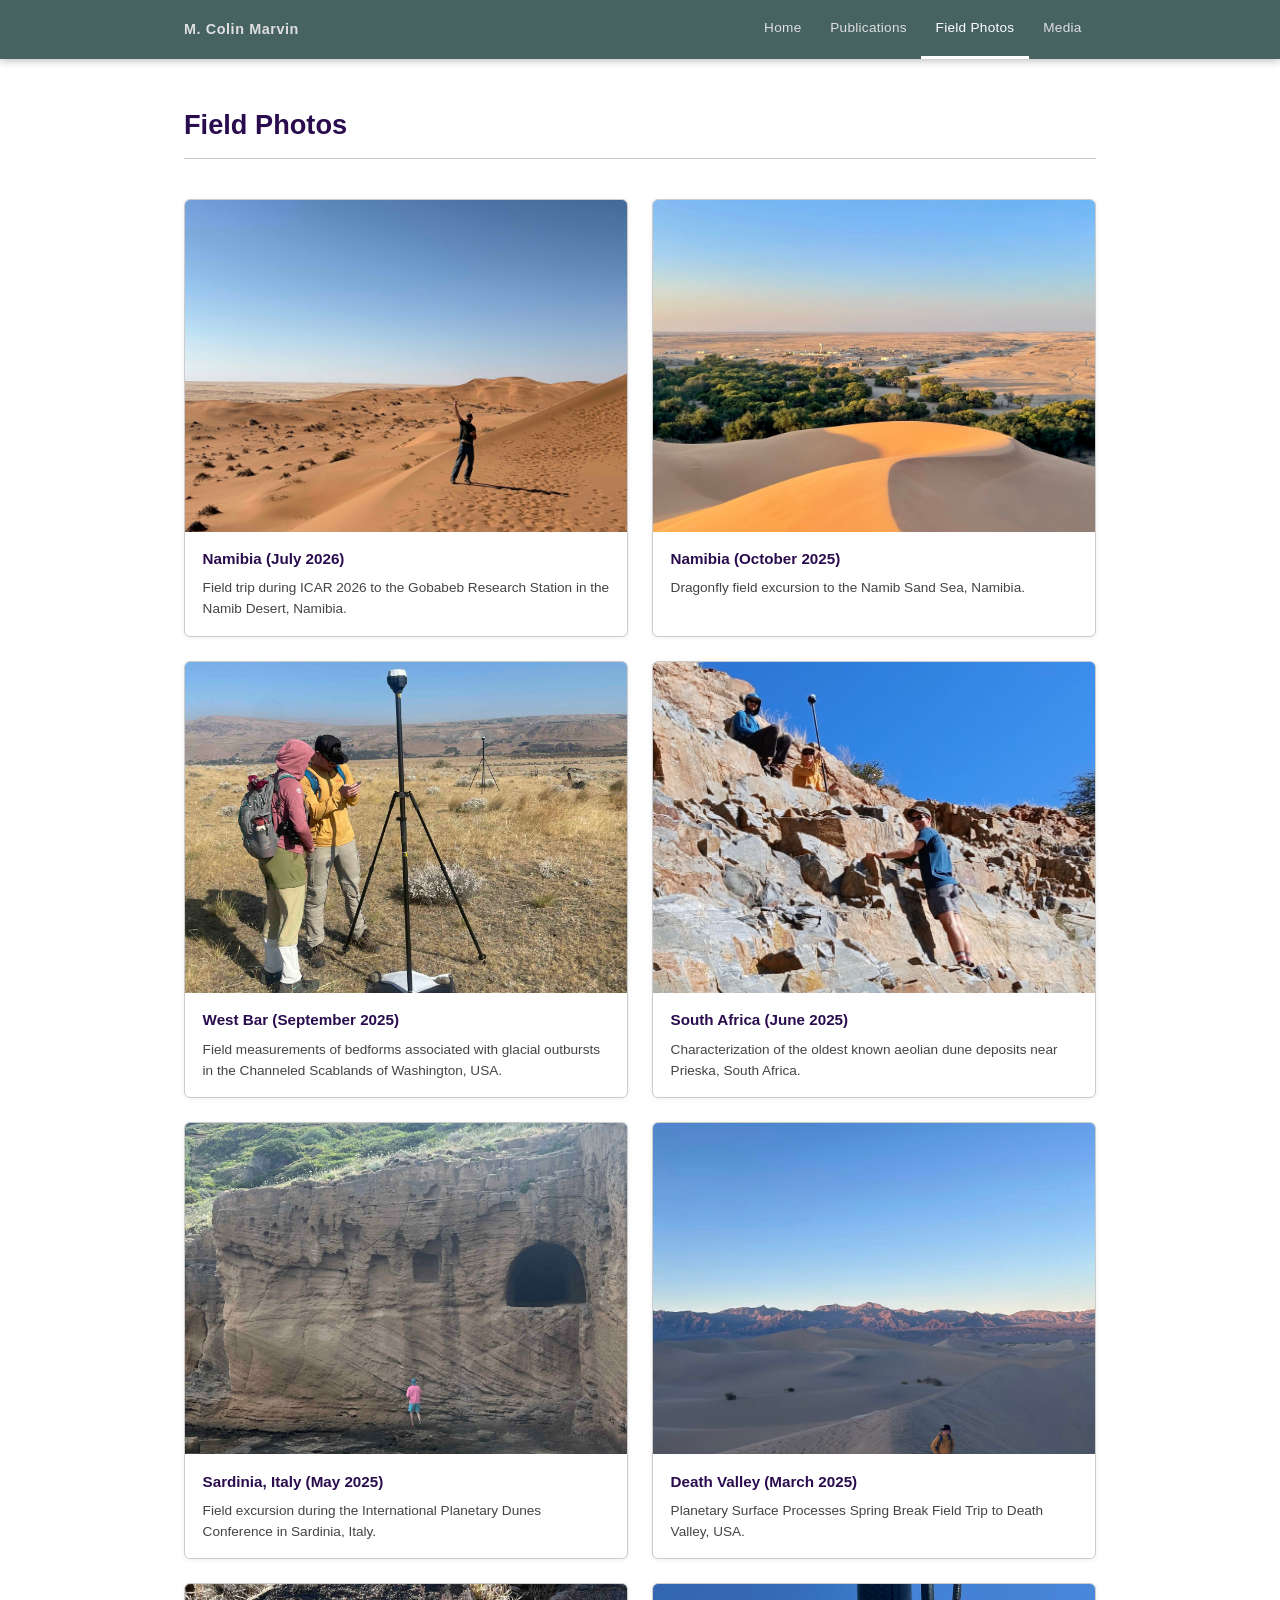
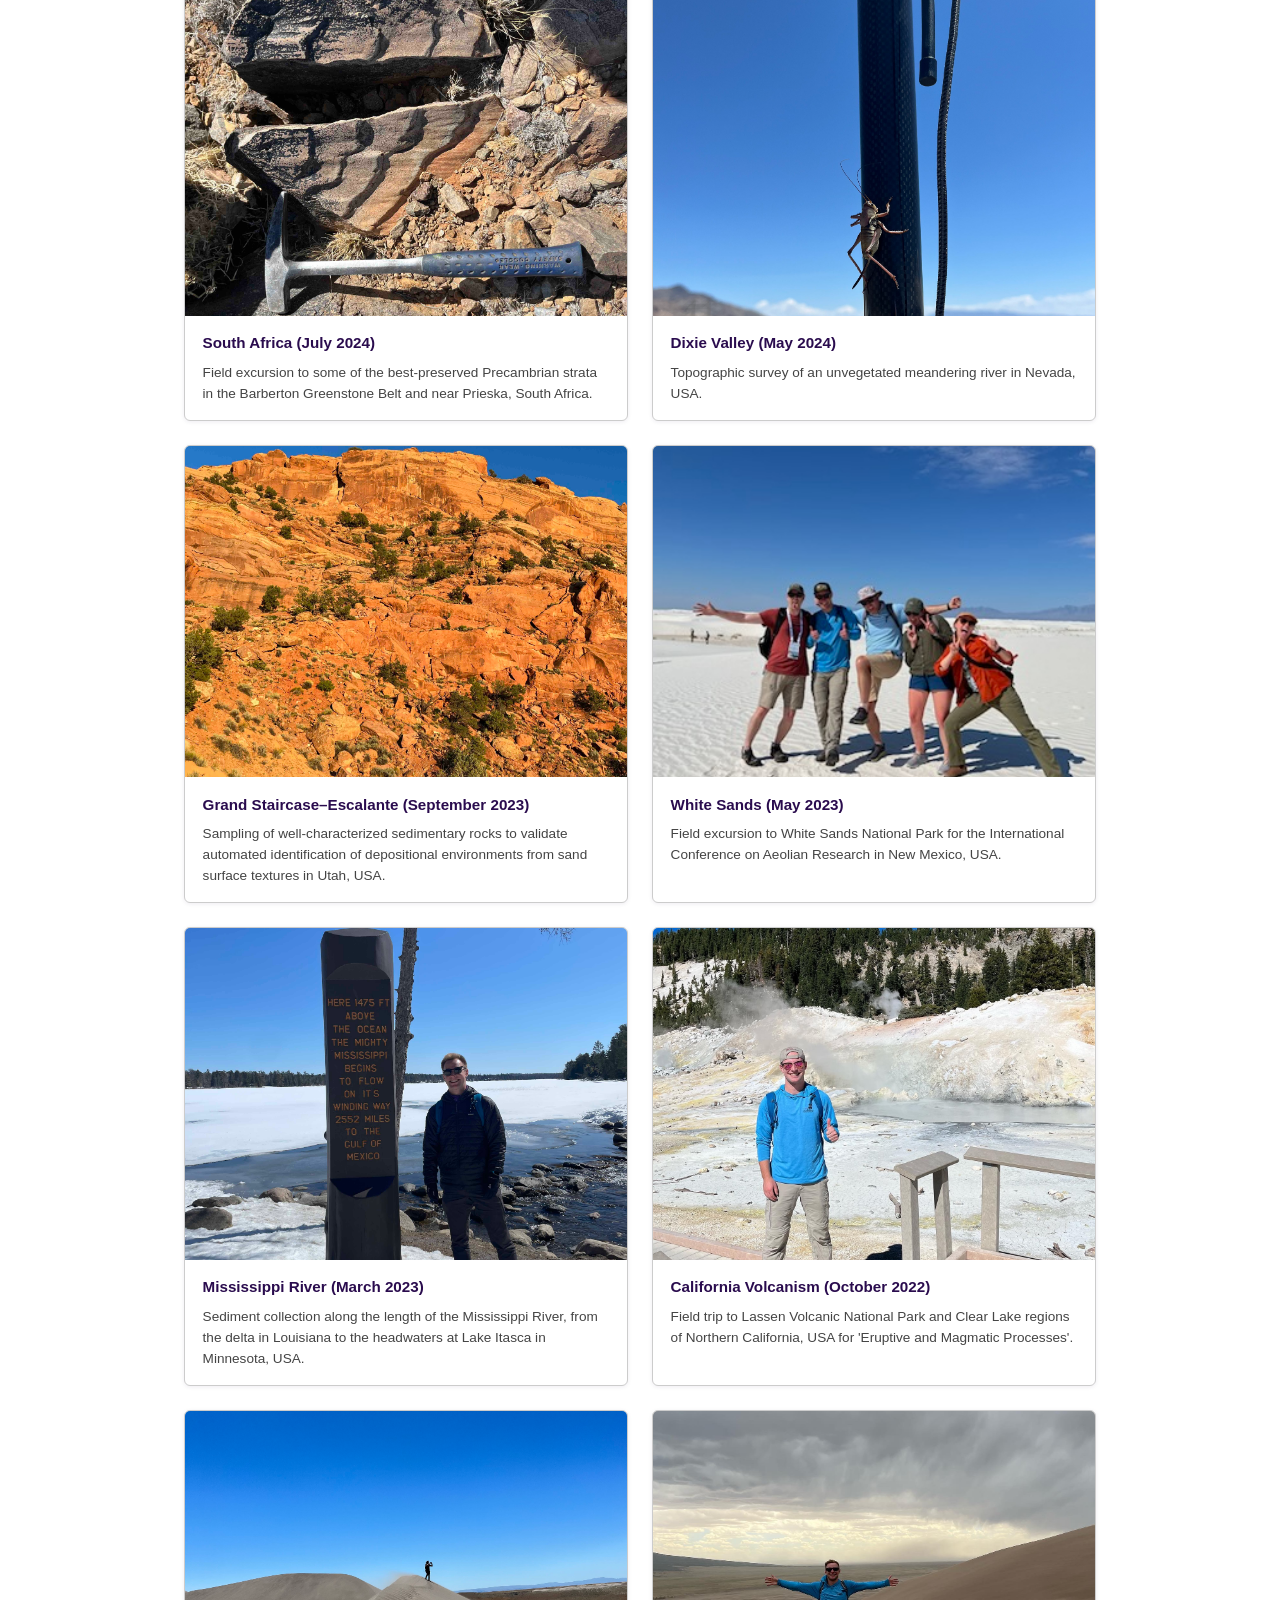
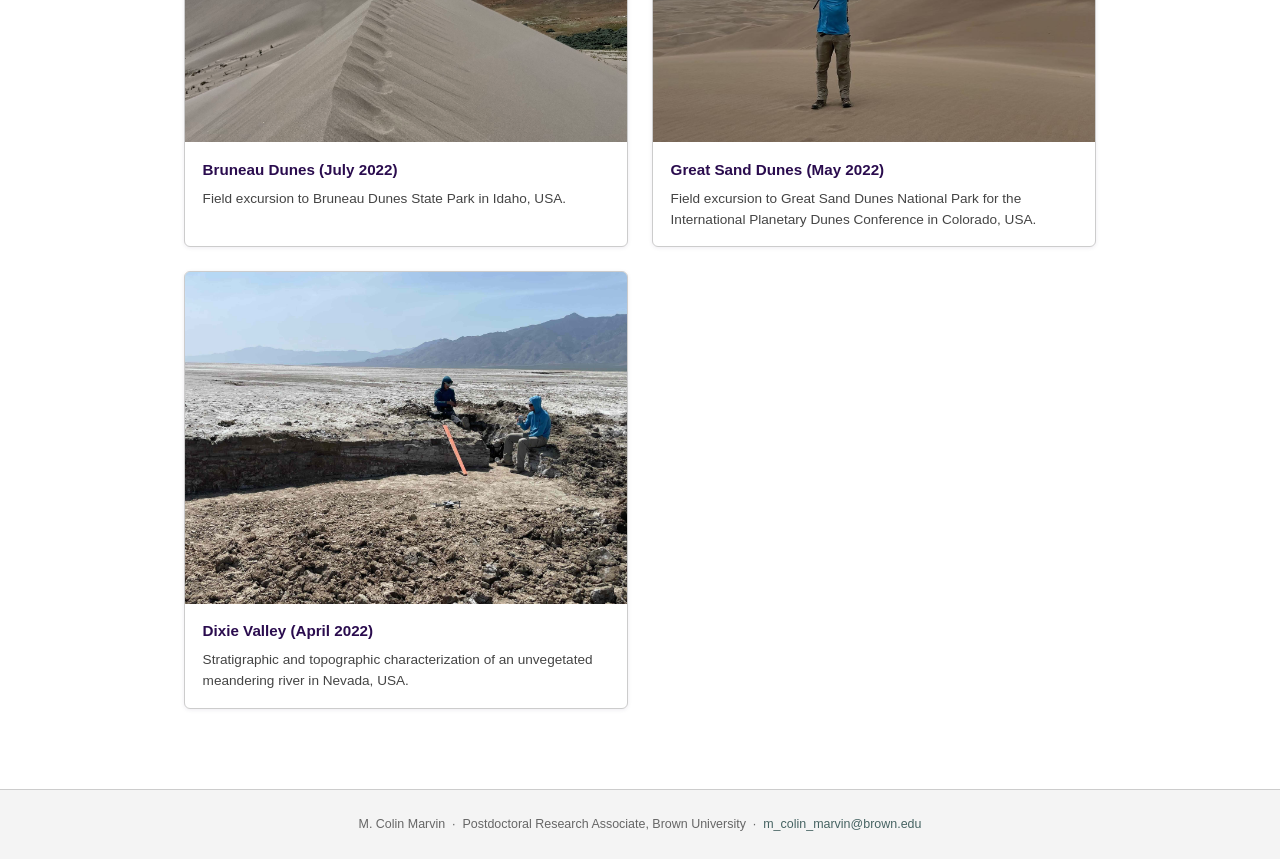
==== commit 7127c3c8: "Add files via upload" ====
--- a/field-photos.html
+++ b/field-photos.html
@@ -33,7 +33,7 @@
     <!-- Namibia July 2026 -->
     <div class="field-card">
       <div class="field-card-img">
-        <img src="images/2026_07_namib.jpeg" alt="Namibia July 2026">
+        <img src="images/2026_07_namib.jpg" alt="Namibia July 2026">
       </div>
       <div class="field-card-body">
         <p class="field-card-title">Namibia (July 2026)</p>
@@ -44,7 +44,7 @@
     <!-- Namibia October 2025 -->
     <div class="field-card">
       <div class="field-card-img">
-        <img src="images/2025_10_namib.jpeg" alt="Namibia October 2025">
+        <img src="images/2025_10_namib.jpg" alt="Namibia October 2025">
       </div>
       <div class="field-card-body">
         <p class="field-card-title">Namibia (October 2025)</p>
@@ -55,7 +55,7 @@
     <!-- West Bar September 2025 -->
     <div class="field-card">
       <div class="field-card-img">
-        <img src="images/2025_09_west_bar.jpeg" alt="West Bar September 2025">
+        <img src="images/2025_09_west_bar.jpg" alt="West Bar September 2025">
       </div>
       <div class="field-card-body">
         <p class="field-card-title">West Bar (September 2025)</p>
@@ -77,7 +77,7 @@
     <!-- Sardinia, Italy May 2025 -->
     <div class="field-card">
       <div class="field-card-img">
-        <img src="images/2025_05_italy.jpeg" alt="Sardinia Italy May 2025">
+        <img src="images/2025_05_italy.jpg" alt="Sardinia Italy May 2025">
       </div>
       <div class="field-card-body">
         <p class="field-card-title">Sardinia, Italy (May 2025)</p>
@@ -88,7 +88,7 @@
     <!-- Death Valley March 2025 -->
     <div class="field-card">
       <div class="field-card-img">
-        <img src="images/2025_03_death_valley.jpeg" alt="Death Valley March 2025">
+        <img src="images/2025_03_death_valley.jpg" alt="Death Valley March 2025">
       </div>
       <div class="field-card-body">
         <p class="field-card-title">Death Valley (March 2025)</p>
@@ -99,7 +99,7 @@
     <!-- South Africa July 2024 -->
     <div class="field-card">
       <div class="field-card-img">
-        <img src="images/2024_07_south_africa.jpeg" alt="South Africa July 2024">
+        <img src="images/2024_07_south_africa.jpg" alt="South Africa July 2024">
       </div>
       <div class="field-card-body">
         <p class="field-card-title">South Africa (July 2024)</p>
@@ -110,7 +110,7 @@
     <!-- Dixie Valley May 2024 -->
     <div class="field-card">
       <div class="field-card-img">
-        <img src="images/2024_04_dixie_valley.jpeg" alt="Dixie Valley May 2024">
+        <img src="images/2024_04_dixie_valley.jpg" alt="Dixie Valley May 2024">
       </div>
       <div class="field-card-body">
         <p class="field-card-title">Dixie Valley (May 2024)</p>
@@ -121,7 +121,7 @@
     <!-- Grand Staircase–Escalante September 2023 -->
     <div class="field-card">
       <div class="field-card-img">
-        <p class="field-img-placeholder">[Photo<br>Grand Staircase–Escalante<br>September 2023]</p>
+        <img src="images/2023_09_grand_staircase.jpeg" alt="Grand Staircase–Escalante September 2023">
       </div>
       <div class="field-card-body">
         <p class="field-card-title">Grand Staircase–Escalante (September 2023)</p>
@@ -132,7 +132,7 @@
     <!-- White Sands May 2023 -->
     <div class="field-card">
       <div class="field-card-img">
-        <p class="field-img-placeholder">[Photo<br>White Sands<br>May 2023]</p>
+        <img src="images/2023_07_white_sands.jpeg" alt="White Sands May 2023">
       </div>
       <div class="field-card-body">
         <p class="field-card-title">White Sands (May 2023)</p>
@@ -143,7 +143,7 @@
     <!-- Mississippi River March 2023 -->
     <div class="field-card">
       <div class="field-card-img">
-        <img src="images/2024_03_mississippi_river.jpeg" alt="Mississippi River March 2023">
+        <img src="images/2024_03_mississippi_river.jpg" alt="Mississippi River March 2023">
       </div>
       <div class="field-card-body">
         <p class="field-card-title">Mississippi River (March 2023)</p>
@@ -154,7 +154,7 @@
     <!-- California Volcanism October 2022 -->
     <div class="field-card">
       <div class="field-card-img">
-        <p class="field-img-placeholder">[Photo<br>California Volcanism<br>October 2022]</p>
+        <img src="images/2022_10_CA_volcanism.jpeg" alt="California Volcanism October 2022">
       </div>
       <div class="field-card-body">
         <p class="field-card-title">California Volcanism (October 2022)</p>
@@ -162,10 +162,21 @@
       </div>
     </div>
 
+    <!-- Bruneau Dunes July 2022 -->
+    <div class="field-card">
+      <div class="field-card-img">
+        <img src="images/2022_07_bruneau_dunes.jpeg" alt="Bruneau Dunes July 2022">
+      </div>
+      <div class="field-card-body">
+        <p class="field-card-title">Bruneau Dunes (July 2022)</p>
+        <p class="field-card-desc">Field excursion to Bruneau Dunes State Park in Idaho, USA.</p>
+      </div>
+    </div>
+
     <!-- Great Sand Dunes May 2022 -->
     <div class="field-card">
       <div class="field-card-img">
-        <p class="field-img-placeholder">[Photo<br>Great Sand Dunes<br>May 2022]</p>
+        <img src="images/2022_05_great_sand_dunes.jpeg" alt="Great Sand Dunes May 2022">
       </div>
       <div class="field-card-body">
         <p class="field-card-title">Great Sand Dunes (May 2022)</p>
@@ -176,7 +187,7 @@
     <!-- Dixie Valley April 2022 -->
     <div class="field-card">
       <div class="field-card-img">
-        <p class="field-img-placeholder">[Photo<br>Dixie Valley<br>April 2022]</p>
+        <img src="images/2022_04_dixie_valley.jpeg" alt="Dixie Valley April 2022">
       </div>
       <div class="field-card-body">
         <p class="field-card-title">Dixie Valley (April 2022)</p>
--- a/style.css
+++ b/style.css
@@ -1,21 +1,23 @@
 /* =====================================================
    M. Colin Marvin — Academic Website
-   style.css  (v2)
+   style.css  (v3)
    ===================================================== */
 
 /* ── CSS Variables ─────────────────────────────────── */
 :root {
-  --navy:       #1d3557;
-  --blue:       #457b9d;
-  --light-blue: #a8dadc;
-  --cream:      #f8f6f1;
+  --nav-bg:     #466362;
+  --nav-text:   #dfdfdf;
+  --heading:    #2a0c4e;
+  --accent:     #466362;
+  --item-bg:    #dfdfdf;
   --white:      #ffffff;
   --text:       #222222;
   --text-mid:   #444444;
   --text-light: #666666;
-  --border:     #ddd8cf;
-  --shadow:     rgba(29, 53, 87, 0.10);
+  --border:     #ccc;
+  --shadow:     rgba(42, 12, 78, 0.08);
   --max-width:  960px;
+  --font:       'Helvetica Neue', Helvetica, Arial, sans-serif;
 }
 
 /* ── Reset & Base ──────────────────────────────────── */
@@ -23,28 +25,28 @@
 html { scroll-behavior: smooth; }
 
 body {
-  font-family: Georgia, 'Times New Roman', serif;
+  font-family: var(--font);
   font-size: 16px;
   line-height: 1.75;
   color: var(--text);
   background: var(--white);
 }
 
-a { color: var(--blue); text-decoration: none; }
-a:hover { color: var(--navy); text-decoration: underline; }
+a { color: var(--accent); text-decoration: none; }
+a:hover { color: var(--heading); text-decoration: underline; }
 img { max-width: 100%; display: block; }
 p { margin-bottom: 1em; }
 p:last-child { margin-bottom: 0; }
 
 h1, h2, h3, h4 {
-  font-family: -apple-system, BlinkMacSystemFont, 'Segoe UI', Arial, sans-serif;
-  color: var(--navy);
+  font-family: var(--font);
+  color: var(--heading);
   line-height: 1.3;
 }
 
 /* ── Navigation ────────────────────────────────────── */
 nav {
-  background: var(--navy);
+  background: var(--nav-bg);
   position: sticky;
   top: 0;
   z-index: 100;
@@ -61,10 +63,10 @@
 }
 
 .nav-name {
-  font-family: -apple-system, BlinkMacSystemFont, 'Segoe UI', Arial, sans-serif;
+  font-family: var(--font);
   font-size: 0.9rem;
   font-weight: 600;
-  color: var(--light-blue);
+  color: var(--nav-text);
   letter-spacing: 0.04em;
   padding: 1rem 0;
   white-space: nowrap;
@@ -80,8 +82,8 @@
 .nav-links a {
   display: block;
   padding: 1rem 0.9rem;
-  color: #ccd6e0;
-  font-family: -apple-system, BlinkMacSystemFont, 'Segoe UI', Arial, sans-serif;
+  color: var(--nav-text);
+  font-family: var(--font);
   font-size: 0.85rem;
   font-weight: 500;
   letter-spacing: 0.02em;
@@ -93,7 +95,7 @@
 .nav-links a:hover,
 .nav-links a.active {
   color: var(--white);
-  border-bottom-color: var(--light-blue);
+  border-bottom-color: var(--white);
 }
 
 /* ── Page wrapper ──────────────────────────────────── */
@@ -137,20 +139,20 @@
 .profile-name-large {
   font-size: 2.1rem;
   font-weight: 700;
-  color: var(--navy);
-  font-family: -apple-system, BlinkMacSystemFont, 'Segoe UI', Arial, sans-serif;
+  color: var(--heading);
+  font-family: var(--font);
   line-height: 1.15;
 }
 
 .profile-position {
-  font-family: -apple-system, BlinkMacSystemFont, 'Segoe UI', Arial, sans-serif;
+  font-family: var(--font);
   font-size: 0.9rem;
   color: var(--text-light);
   margin-top: 0.1rem;
 }
 
 .profile-email {
-  font-family: -apple-system, BlinkMacSystemFont, 'Segoe UI', Arial, sans-serif;
+  font-family: var(--font);
   font-size: 0.88rem;
   margin-top: 0.15rem;
 }
@@ -187,11 +189,11 @@
 
 /* CV text pill */
 .social-cv {
-  font-family: -apple-system, BlinkMacSystemFont, 'Segoe UI', Arial, sans-serif;
+  font-family: var(--font);
   font-size: 0.75rem;
   font-weight: 700;
-  color: var(--navy);
-  border: 1.5px solid var(--navy);
+  color: var(--heading);
+  border: 1.5px solid var(--heading);
   border-radius: 4px;
   padding: 0.22rem 0.6rem;
   letter-spacing: 0.04em;
@@ -199,7 +201,7 @@
 }
 
 .social-links a:hover .social-cv {
-  background: var(--navy);
+  background: var(--heading);
   color: var(--white);
   opacity: 1;
 }
@@ -210,9 +212,10 @@
   line-height: 1.8;
   color: var(--text-mid);
   margin-bottom: 2.25rem;
-}
-
-/* Research theme blocks (no section header) */
+  text-align: justify;
+}
+
+/* Research theme blocks */
 .theme-block {
   margin-bottom: 2rem;
   padding-bottom: 2rem;
@@ -228,8 +231,8 @@
 .theme-title {
   font-size: 1rem;
   font-weight: 700;
-  color: var(--navy);
-  font-family: -apple-system, BlinkMacSystemFont, 'Segoe UI', Arial, sans-serif;
+  color: var(--heading);
+  font-family: var(--font);
   margin-bottom: 0.5rem;
 }
 
@@ -237,7 +240,26 @@
   font-size: 0.95rem;
   color: var(--text-mid);
   line-height: 1.78;
-  margin: 0;
+  margin: 0 0 0.9rem 0;
+  text-align: justify;
+}
+
+.theme-img {
+  width: 100%;
+  max-height: 300px;
+  object-fit: cover;
+  border-radius: 4px;
+  display: block;
+  margin-top: 0.5rem;
+}
+
+.theme-credit {
+  font-size: 0.72rem;
+  color: var(--text-light);
+  font-style: italic;
+  text-align: right;
+  margin-top: 0.3rem;
+  margin-bottom: 0;
 }
 
 /* ══════════════════════════════════════════════════════
@@ -247,10 +269,10 @@
 .pub-section-title {
   font-size: 1.2rem;
   font-weight: 700;
-  font-family: -apple-system, BlinkMacSystemFont, 'Segoe UI', Arial, sans-serif;
-  color: var(--navy);
+  font-family: var(--font);
+  color: var(--heading);
   padding-bottom: 0.5rem;
-  border-bottom: 2px solid var(--blue);
+  border-bottom: 2px solid var(--accent);
   margin-bottom: 1.5rem;
 }
 
@@ -268,18 +290,18 @@
   align-items: flex-start;
   padding: 0.9rem 1rem;
   border-radius: 4px;
-  background: var(--cream);
-  border-left: 3px solid var(--light-blue);
+  background: var(--item-bg);
+  border-left: 3px solid var(--accent);
   transition: border-color 0.18s;
 }
 
-.pub-item:hover { border-left-color: var(--blue); }
+.pub-item:hover { border-left-color: var(--heading); }
 
 .pub-num {
-  font-family: -apple-system, BlinkMacSystemFont, 'Segoe UI', Arial, sans-serif;
+  font-family: var(--font);
   font-size: 0.8rem;
   font-weight: 700;
-  color: var(--blue);
+  color: var(--accent);
   white-space: nowrap;
   padding-top: 0.1rem;
   min-width: 2.1rem;
@@ -295,9 +317,9 @@
 .pub-text .pub-author-me { font-weight: 700; color: var(--text); }
 .pub-text .pub-journal { font-style: italic; }
 .pub-text a {
-  font-family: -apple-system, BlinkMacSystemFont, 'Segoe UI', Arial, sans-serif;
-  font-size: 0.78rem;
-  color: var(--blue);
+  font-family: var(--font);
+  font-size: 0.88rem;
+  color: var(--accent);
 }
 
 /* ══════════════════════════════════════════════════════
@@ -344,7 +366,7 @@
 .field-img-placeholder {
   font-size: 0.7rem;
   color: #888;
-  font-family: sans-serif;
+  font-family: var(--font);
   text-align: center;
   line-height: 1.5;
 }
@@ -354,10 +376,10 @@
 }
 
 .field-card-title {
-  font-family: -apple-system, BlinkMacSystemFont, 'Segoe UI', Arial, sans-serif;
+  font-family: var(--font);
   font-size: 0.95rem;
   font-weight: 700;
-  color: var(--navy);
+  color: var(--heading);
   margin-bottom: 0.3rem;
 }
 
@@ -383,16 +405,16 @@
   display: flex;
   gap: 1rem;
   padding: 0.9rem 1.1rem;
-  background: var(--cream);
-  border-left: 3px solid var(--light-blue);
+  background: var(--item-bg);
+  border-left: 3px solid var(--accent);
   border-radius: 0 4px 4px 0;
 }
 
 .media-year {
-  font-family: -apple-system, BlinkMacSystemFont, 'Segoe UI', Arial, sans-serif;
+  font-family: var(--font);
   font-size: 0.8rem;
   font-weight: 700;
-  color: var(--blue);
+  color: var(--accent);
   white-space: nowrap;
   min-width: 2.4rem;
   padding-top: 0.1rem;
@@ -405,6 +427,8 @@
   margin: 0;
 }
 
+.media-text a { color: var(--accent); }
+
 /* ══════════════════════════════════════════════════════
    SHARED — page header, footer
    ══════════════════════════════════════════════════════ */
@@ -418,21 +442,21 @@
 .page-title {
   font-size: 1.7rem;
   font-weight: 700;
-  color: var(--navy);
-  font-family: -apple-system, BlinkMacSystemFont, 'Segoe UI', Arial, sans-serif;
+  color: var(--heading);
+  font-family: var(--font);
 }
 
 footer {
-  background: var(--cream);
+  background: #f4f4f4;
   border-top: 1px solid var(--border);
   text-align: center;
   padding: 1.5rem;
-  font-family: -apple-system, BlinkMacSystemFont, 'Segoe UI', Arial, sans-serif;
+  font-family: var(--font);
   font-size: 0.78rem;
   color: var(--text-light);
 }
 
-footer a { color: var(--blue); }
+footer a { color: var(--accent); }
 
 /* ══════════════════════════════════════════════════════
    RESPONSIVE
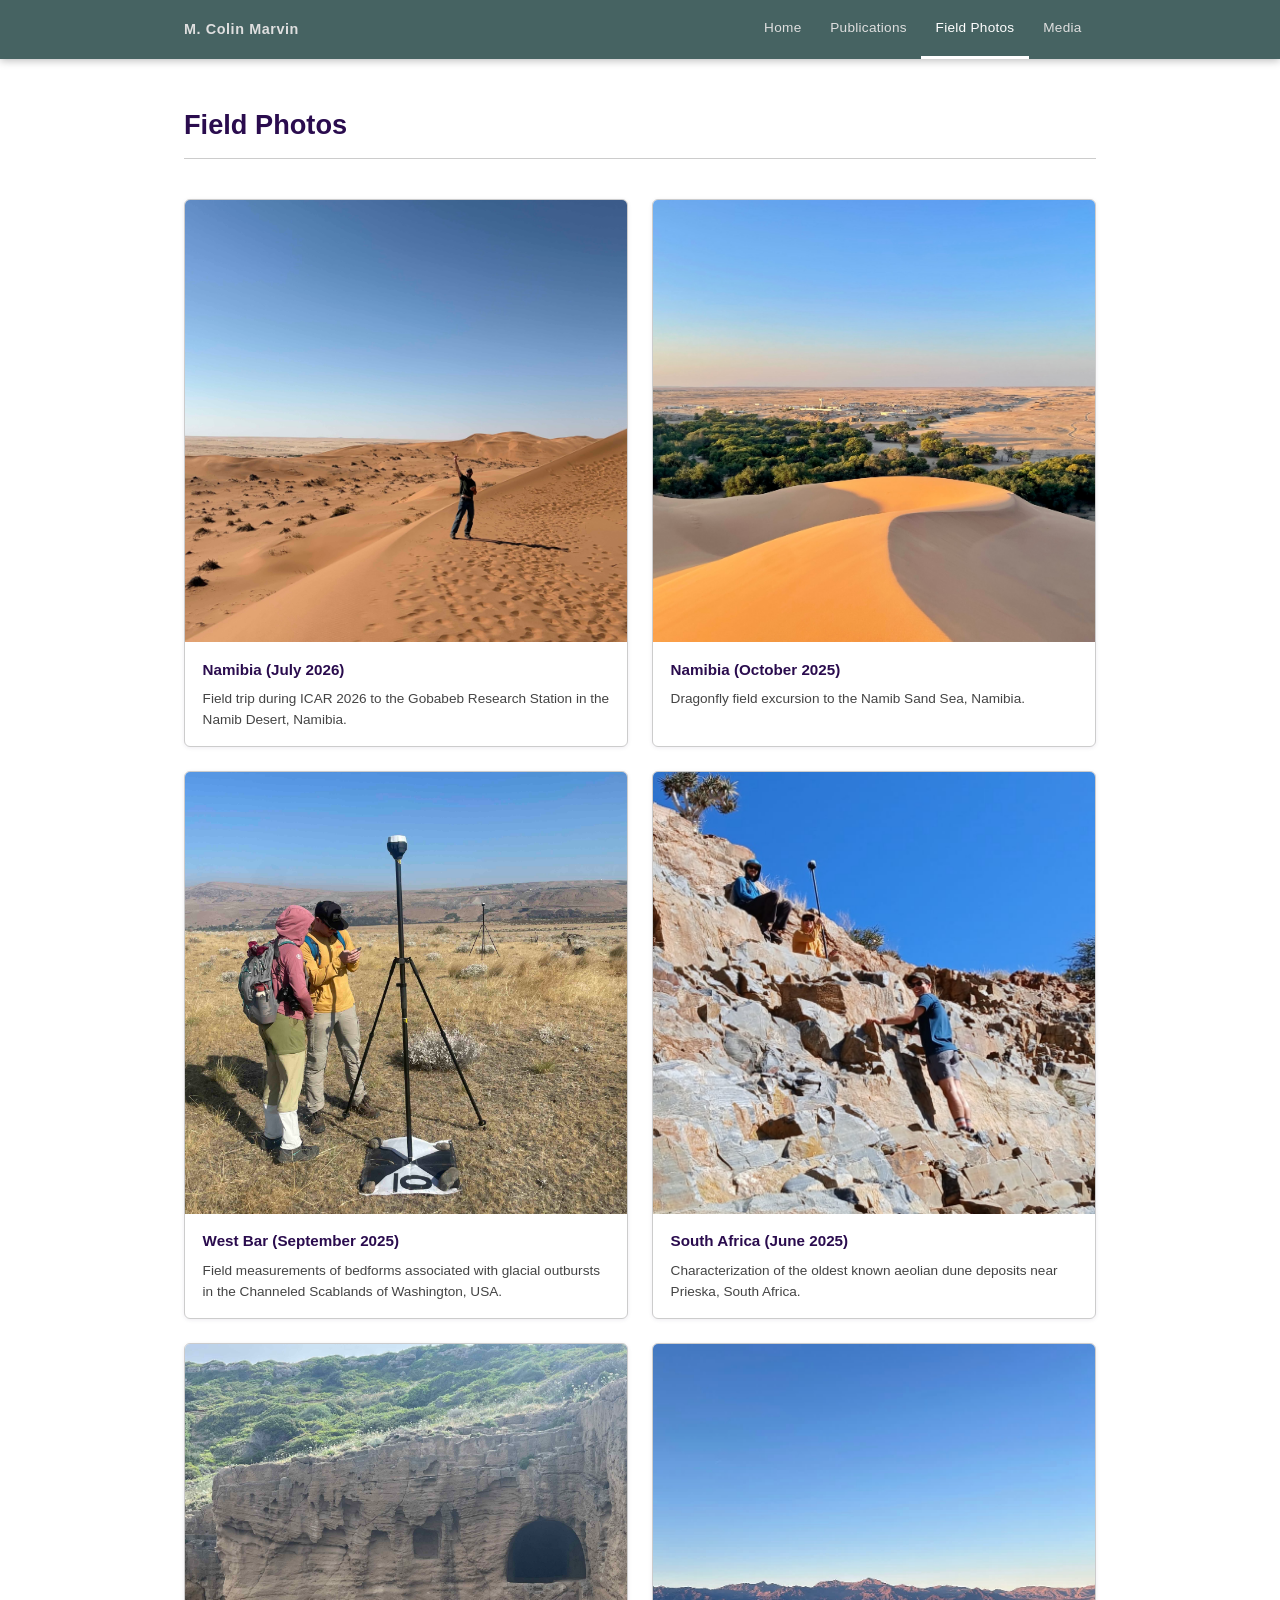
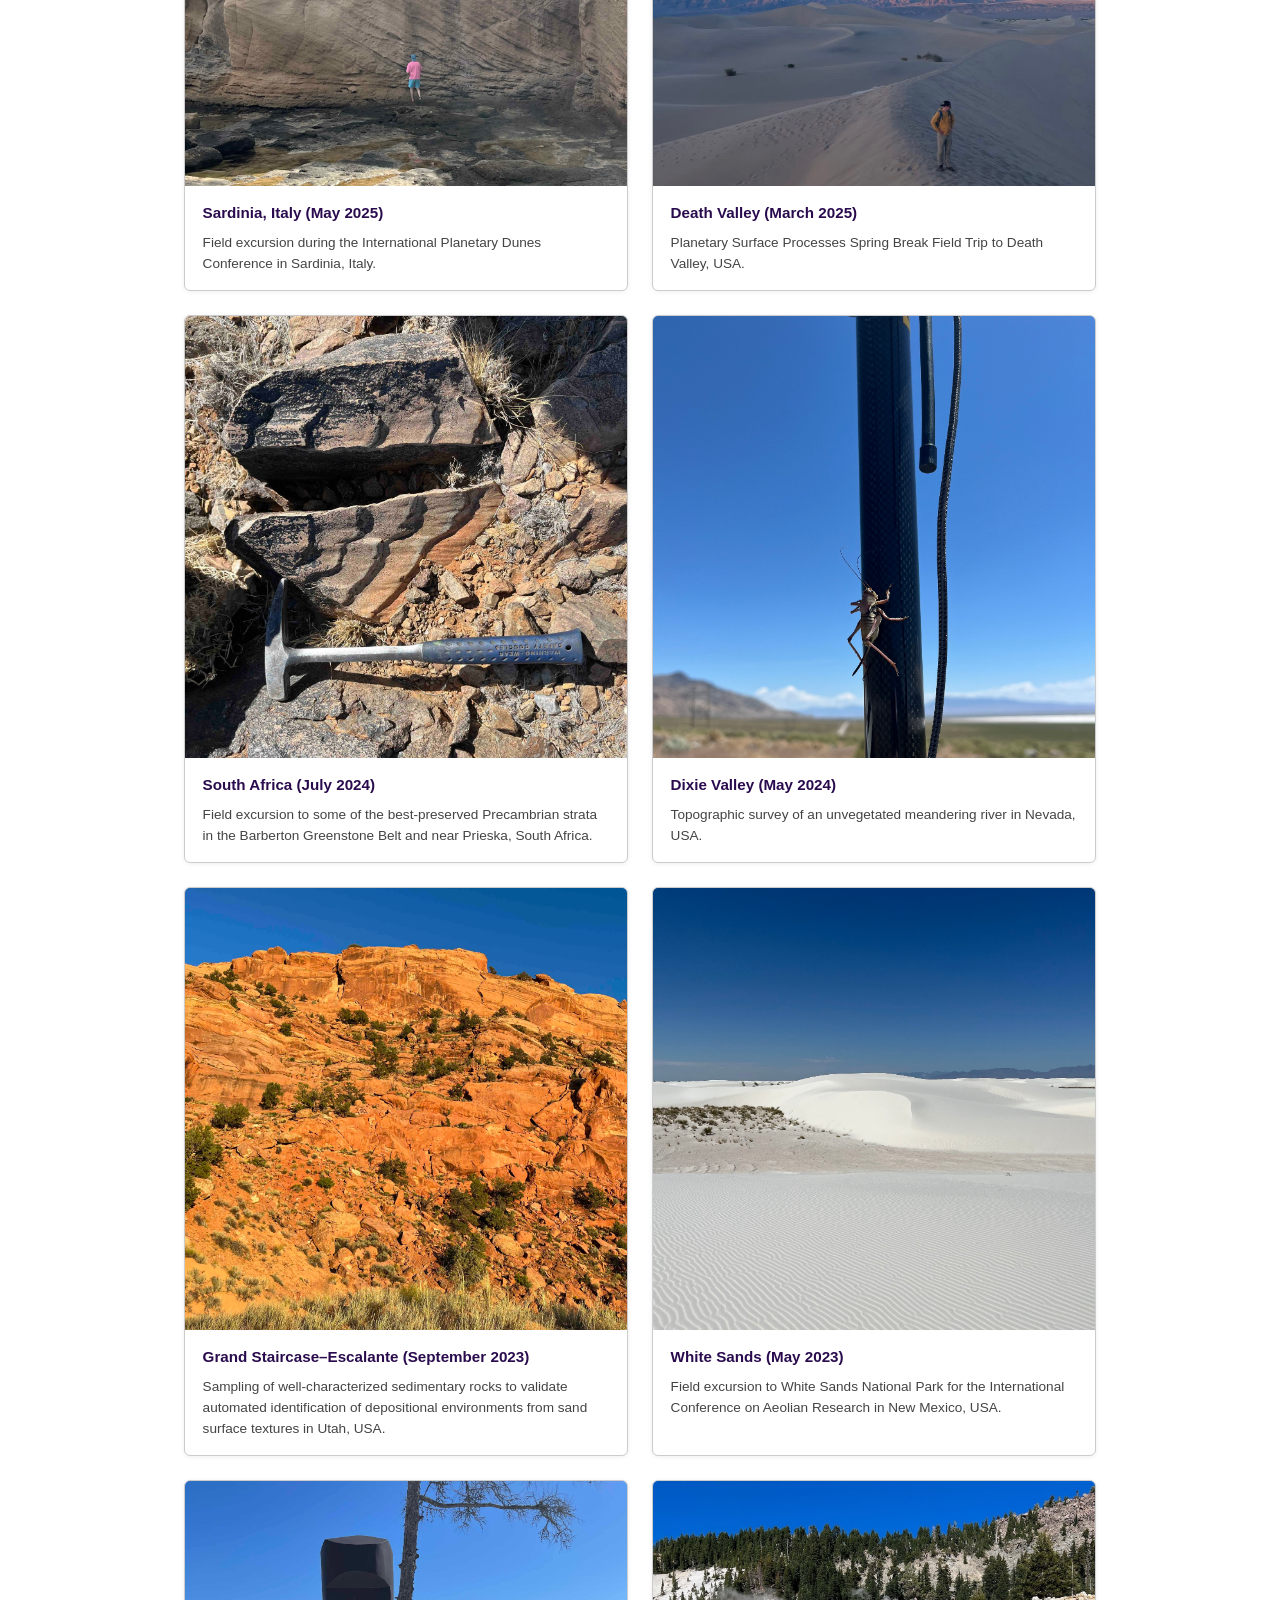
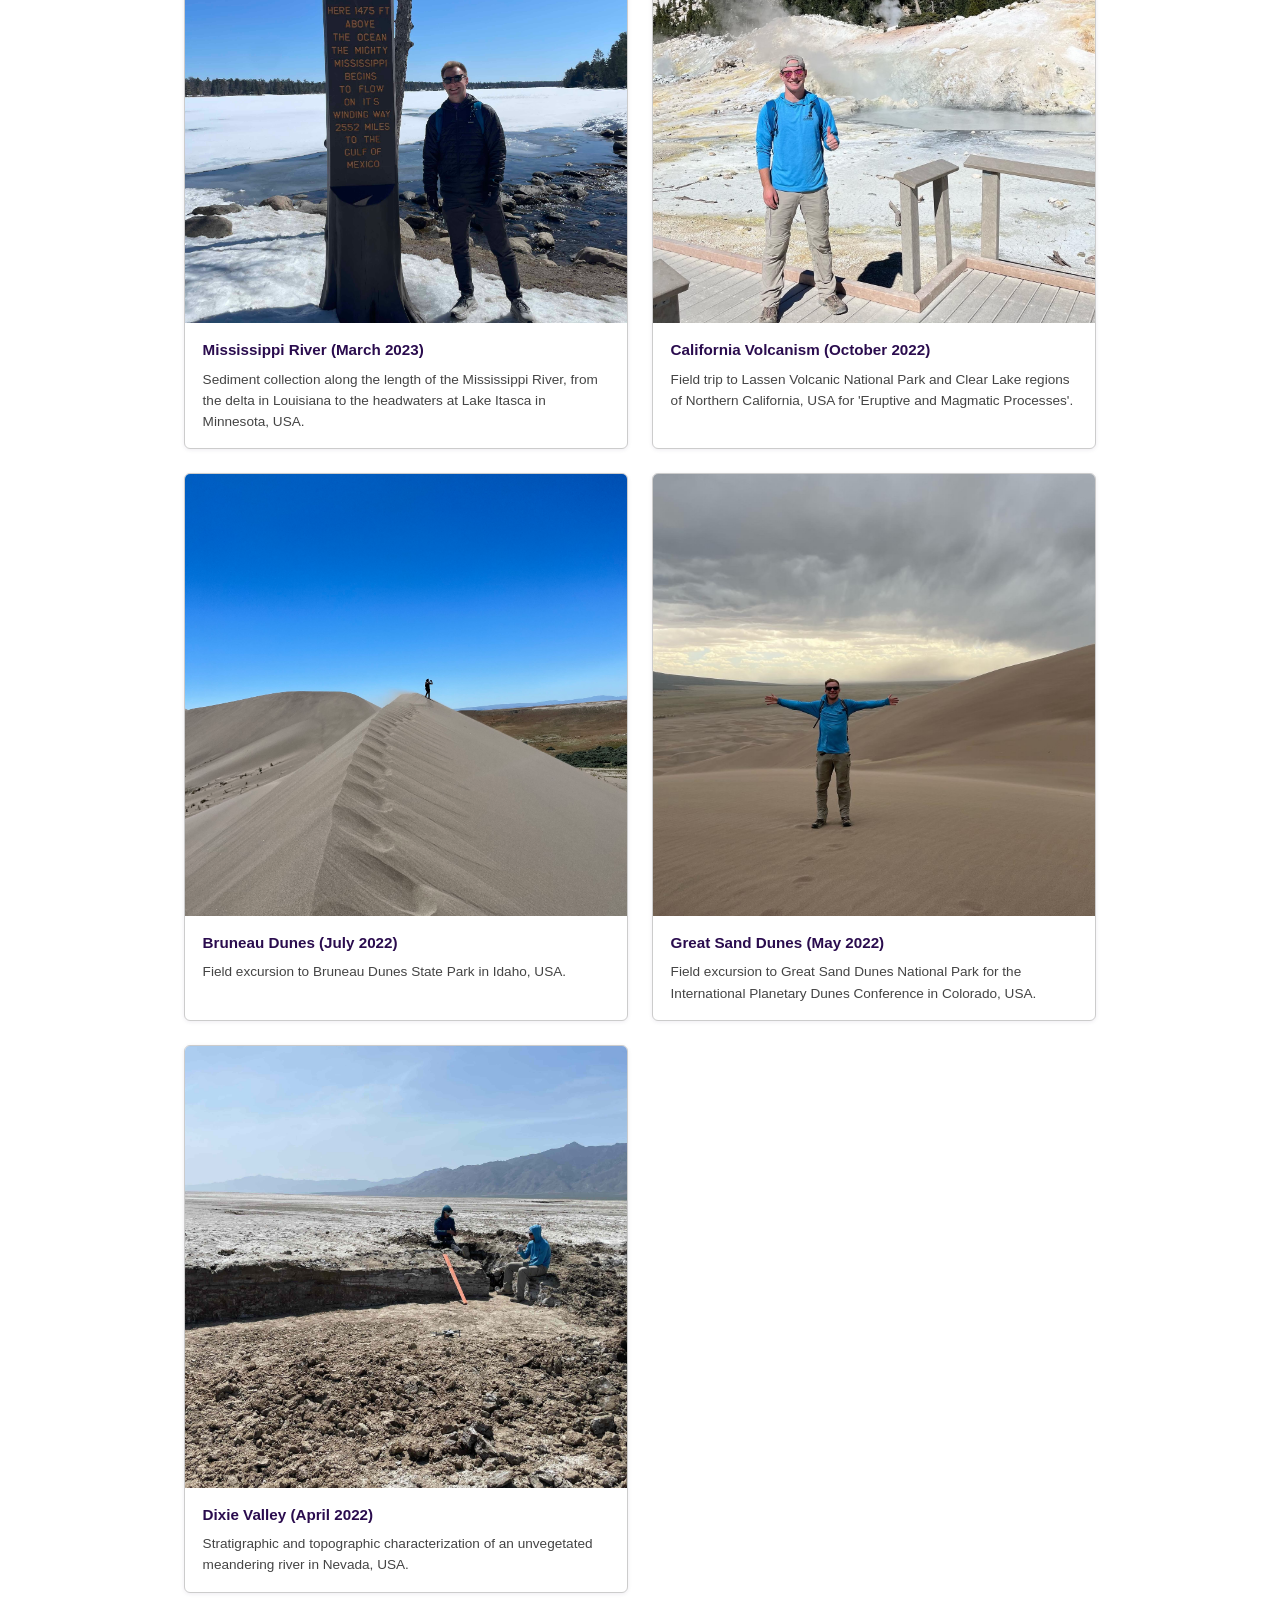
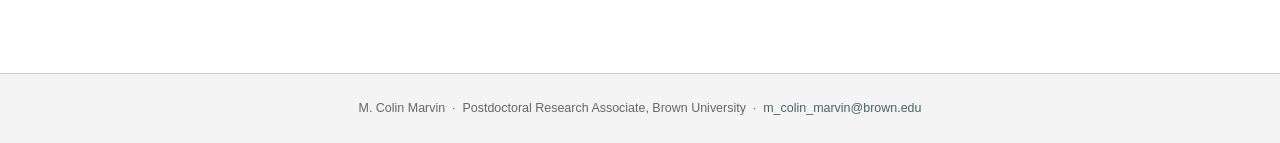
==== commit 201ce9ed: "Add files via upload" ====
--- a/field-photos.html
+++ b/field-photos.html
@@ -132,7 +132,7 @@
     <!-- White Sands May 2023 -->
     <div class="field-card">
       <div class="field-card-img">
-        <img src="images/2023_07_white_sands.jpeg" alt="White Sands May 2023">
+        <img src="images/2023_07_white_sands.jpg" alt="White Sands May 2023">
       </div>
       <div class="field-card-body">
         <p class="field-card-title">White Sands (May 2023)</p>
--- a/style.css
+++ b/style.css
@@ -137,7 +137,7 @@
 }
 
 .profile-name-large {
-  font-size: 2.1rem;
+  font-size: 35px;
   font-weight: 700;
   color: var(--heading);
   font-family: var(--font);
@@ -146,14 +146,14 @@
 
 .profile-position {
   font-family: var(--font);
-  font-size: 0.9rem;
+  font-size: 18px;
   color: var(--text-light);
   margin-top: 0.1rem;
 }
 
 .profile-email {
   font-family: var(--font);
-  font-size: 0.88rem;
+  font-size: 18px;
   margin-top: 0.15rem;
 }
 
@@ -208,7 +208,7 @@
 
 /* Bio paragraph */
 .home-bio {
-  font-size: 1rem;
+  font-size: 14px;
   line-height: 1.8;
   color: var(--text-mid);
   margin-bottom: 2.25rem;
@@ -229,7 +229,7 @@
 }
 
 .theme-title {
-  font-size: 1rem;
+  font-size: 25px;
   font-weight: 700;
   color: var(--heading);
   font-family: var(--font);
@@ -237,7 +237,7 @@
 }
 
 .theme-text {
-  font-size: 0.95rem;
+  font-size: 14px;
   color: var(--text-mid);
   line-height: 1.78;
   margin: 0 0 0.9rem 0;
@@ -254,14 +254,20 @@
 }
 
 .theme-credit {
-  font-size: 0.72rem;
+  font-size: 11px;
+  font-style: normal;
   color: var(--text-light);
-  font-style: italic;
   text-align: right;
   margin-top: 0.3rem;
   margin-bottom: 0;
 }
 
+.theme-img--natural {
+  max-height: none;
+  object-fit: contain;
+  height: auto;
+}
+
 /* ══════════════════════════════════════════════════════
    PUBLICATIONS PAGE
    ══════════════════════════════════════════════════════ */
@@ -288,27 +294,22 @@
   display: flex;
   gap: 0.85rem;
   align-items: flex-start;
-  padding: 0.9rem 1rem;
-  border-radius: 4px;
-  background: var(--item-bg);
-  border-left: 3px solid var(--accent);
-  transition: border-color 0.18s;
-}
-
-.pub-item:hover { border-left-color: var(--heading); }
+  padding: 0.75rem 0;
+  border-bottom: 1px solid var(--border);
+}
 
 .pub-num {
   font-family: var(--font);
-  font-size: 0.8rem;
+  font-size: 25px;
   font-weight: 700;
   color: var(--accent);
   white-space: nowrap;
-  padding-top: 0.1rem;
-  min-width: 2.1rem;
+  padding-top: 0.05rem;
+  min-width: 2.5rem;
 }
 
 .pub-text {
-  font-size: 0.92rem;
+  font-size: 18px;
   line-height: 1.65;
   color: var(--text-mid);
   margin: 0;
@@ -348,7 +349,7 @@
 
 .field-card-img {
   width: 100%;
-  aspect-ratio: 4 / 3;
+  aspect-ratio: 1 / 1;
   background: #d4d0c8;
   overflow: hidden;
   display: flex;
